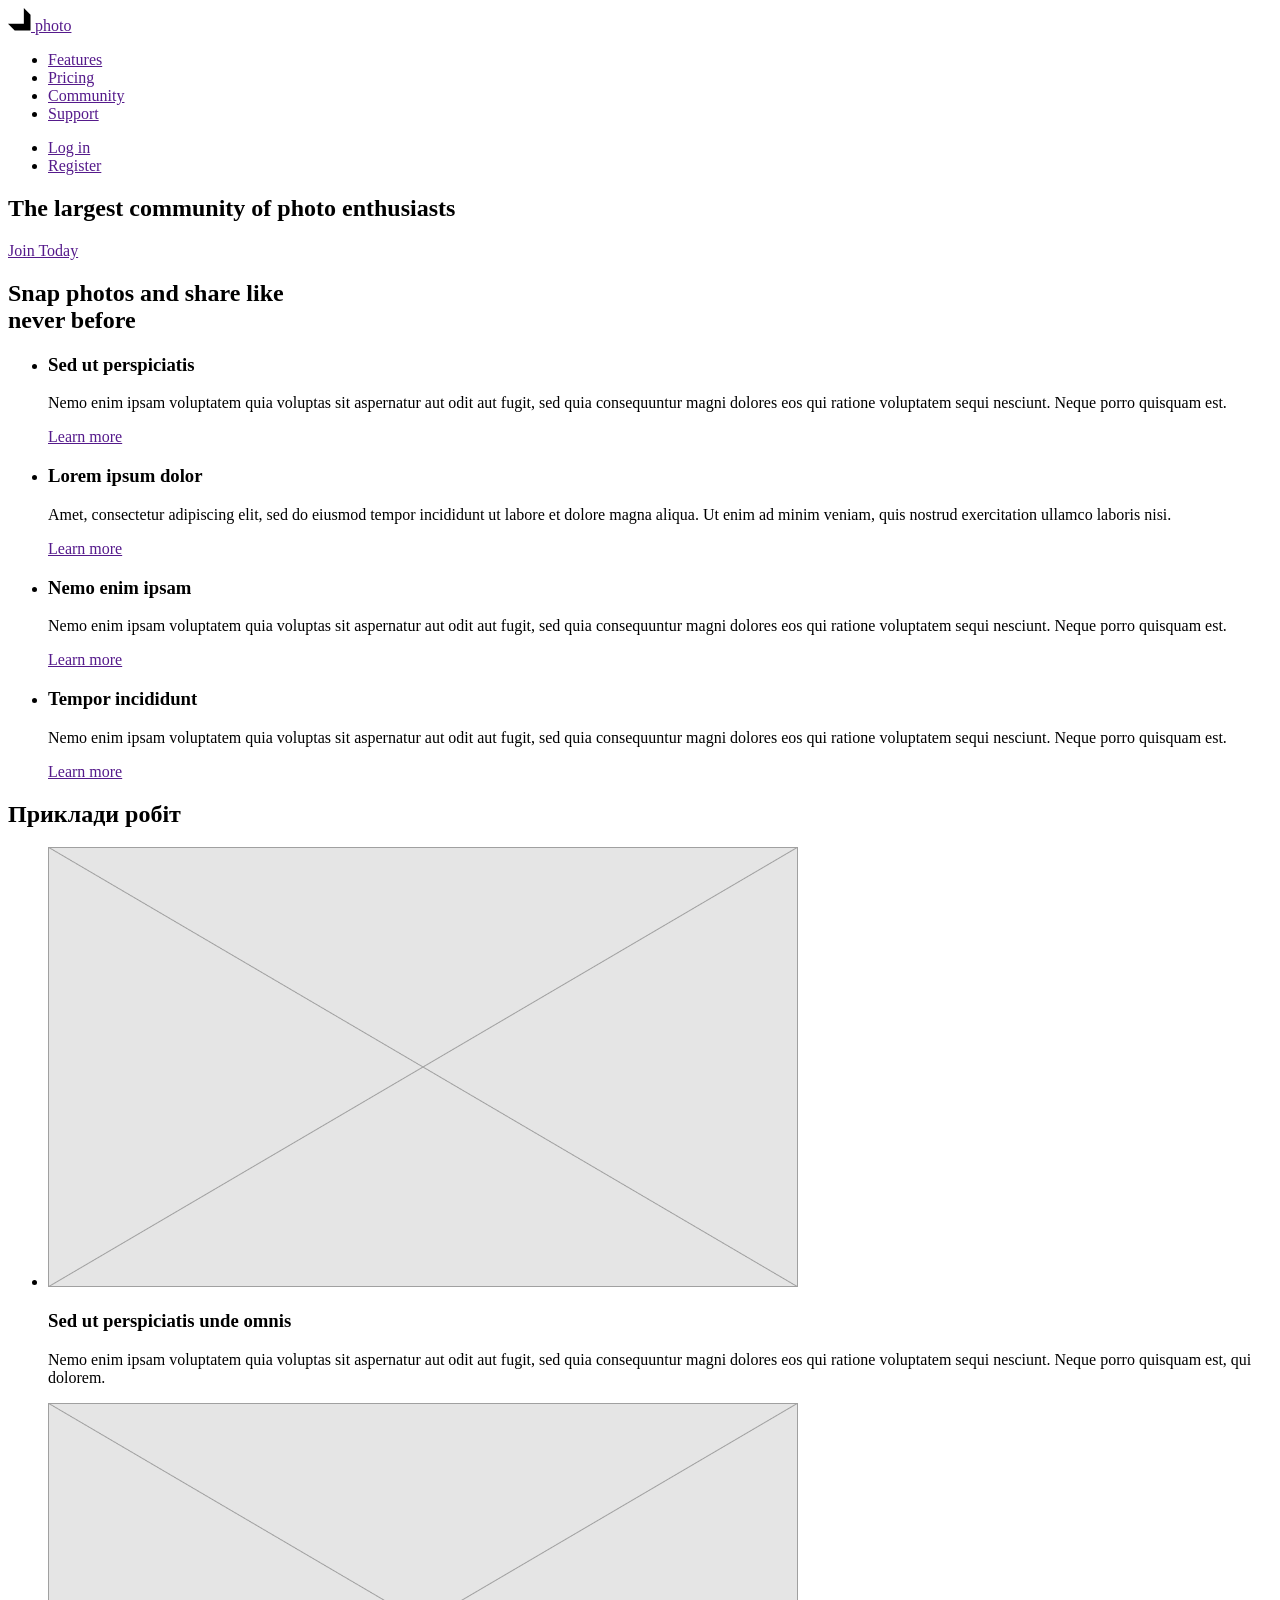
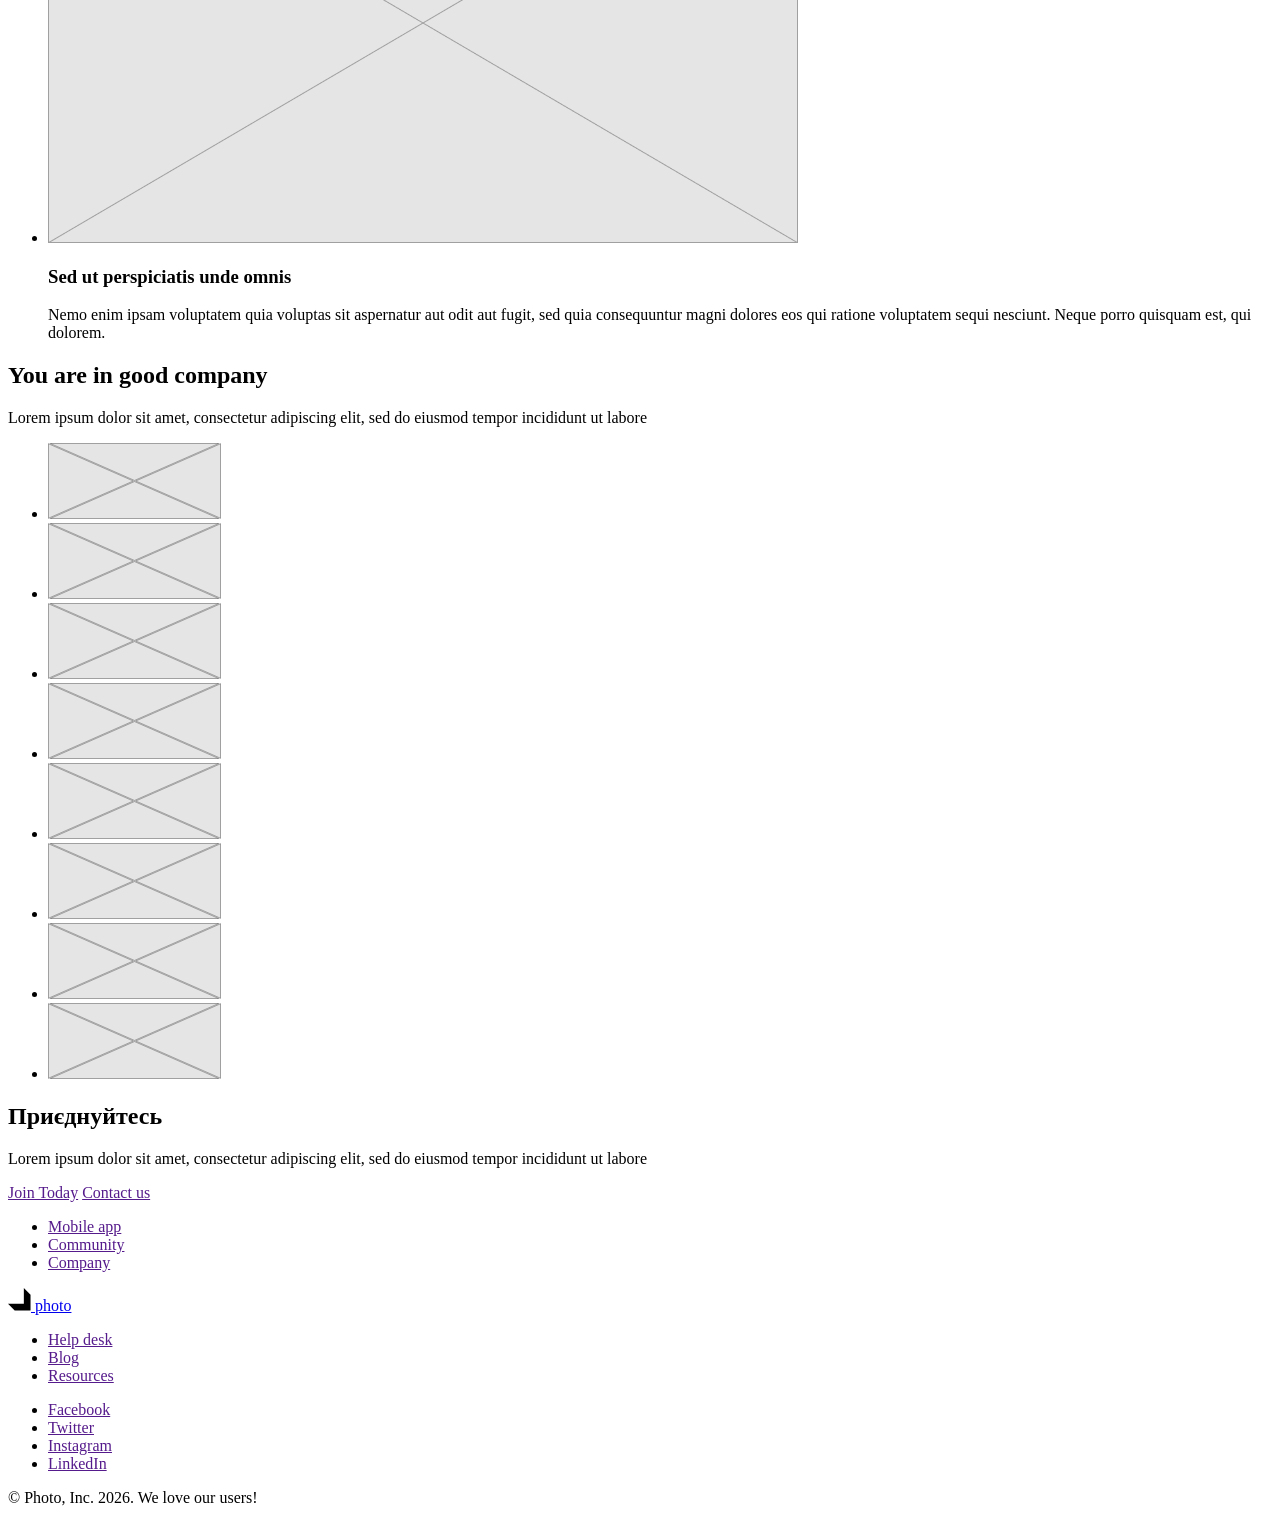
==== index.html @ 19ef5c82 "01-markup" ====
<!DOCTYPE html>
<html lang="en">
<head>
    <meta charset="UTF-8">
    <meta name="viewport" content="width=device-width, initial-scale=1.0">
    <title>Practice E-24</title>
</head>
<body>
    <!-- Шапка сайту -->
    <header>
        <nav>
            <a href="">
                <img src="./images/logo.svg" alt="Логотип компанії">
                photo
            </a>
            <ul>
                <li>
                    <a href="">Features</a>
                </li>
                <li>
                    <a href="">Pricing</a>
                </li>
                <li>
                    <a href="">Community</a>
                </li>
                <li>
                    <a href="">Support</a>
                </li>
            </ul>
            <ul>
                <li>
                    <a href="">Log in</a>
                </li>
                <li>
                    <a href="">Register</a>
                </li>
            </ul>
        </nav>
    </header>

    <main>
        <!-- Герой -->
        <section>
            <h1>The largest community of photo enthusiasts</h1>
            <a href="">Join Today</a>
        </section>

        <!-- Переваги -->
        <section>
            <h2>Snap photos and share like
                <br>
                never before
            </h2>
            <ul>
                <li>
                    <h3>Sed ut perspiciatis</h3>
                    <p>Nemo enim ipsam voluptatem quia voluptas sit aspernatur aut odit aut fugit,
                        sed quia consequuntur magni dolores eos qui ratione voluptatem sequi nesciunt.
                        Neque porro quisquam est.</p>
                    <a href="">Learn more</a>
                </li>
                <li>
                    <h3>Lorem ipsum dolor</h3>
                    <p>Amet, consectetur adipiscing elit, sed do eiusmod tempor incididunt ut labore
                        et dolore magna aliqua. Ut enim ad minim veniam, quis nostrud exercitation
                        ullamco laboris nisi.</p>
                    <a href="">Learn more</a>
                </li>
                <li>
                    <h3>Nemo enim ipsam</h3>
                    <p>Nemo enim ipsam voluptatem quia voluptas sit aspernatur aut odit aut fugit,
                        sed quia consequuntur magni dolores eos qui ratione voluptatem sequi nesciunt.
                        Neque porro quisquam est.</p>
                    <a href="">Learn more</a>
                </li>
                <li>
                    <h3>Tempor incididunt</h3>
                    <p>Nemo enim ipsam voluptatem quia voluptas sit aspernatur aut odit aut fugit,
                        sed quia consequuntur magni dolores eos qui ratione voluptatem sequi nesciunt.
                        Neque porro quisquam est.</p>
                    <a href="">Learn more</a>
                </li>
            </ul>
        </section>

        <!-- Приклади робіт -->
        <section>
            <h2>Приклади робіт</h2>
            <ul>
                <li>
                    <img src="./images/placeholder.png" alt="Осінній ліс" width="750">
                    <h3>Sed ut perspiciatis unde omnis</h3>
                    <p>Nemo enim ipsam voluptatem quia voluptas sit aspernatur aut odit aut fugit,
                        sed quia consequuntur magni dolores eos qui ratione voluptatem sequi nesciunt.
                        Neque porro quisquam est, qui dolorem.</p>
                </li>
                <li>
                    <img src="./images/placeholder.png" alt="Мегаполіс" width="750">
                    <h3>Sed ut perspiciatis unde omnis</h3>
                    <p>
                        Nemo enim ipsam voluptatem quia voluptas sit aspernatur aut odit aut fugit, sed
                        quia consequuntur magni dolores eos qui ratione voluptatem sequi nesciunt. Neque
                        porro quisquam est, qui dolorem.
                    </p>
                </li>
            </ul>
        </section>

        <!-- Testimonials -->
        <section>
            <h2>You are in good company</h2>
            <p>
                Lorem ipsum dolor sit amet, consectetur adipiscing elit, sed do eiusmod tempor
                incididunt ut labore
            </p>

            <ul>
                <li>
                    <a href=""><img src="./images/icon.svg" alt="Логотип компанії"></a>
                </li>
                <li>
                    <a href=""><img src="./images/icon.svg" alt="Логотип компанії"></a>
                </li>
                <li>
                    <a href=""><img src="./images/icon.svg" alt="Логотип компанії"></a>
                </li>
                <li>
                    <a href=""><img src="./images/icon.svg" alt="Логотип компанії"></a>
                </li>
                <li>
                    <a href=""><img src="./images/icon.svg" alt="Логотип компанії"></a>
                </li>
                <li>
                    <a href=""><img src="./images/icon.svg" alt="Логотип компанії"></a>
                </li>
                <li>
                    <a href=""><img src="./images/icon.svg" alt="Логотип компанії"></a>
                </li>
                <li>
                    <a href=""><img src="./images/icon.svg" alt="Логотип компанії"></a>
                </li>
            </ul>
        </section>

        <!-- Signup -->
        <section>
            <h2>Приєднуйтесь</h2>
            <p>
                Lorem ipsum dolor sit amet, consectetur adipiscing elit, sed do eiusmod tempor
                incididunt ut labore
            </p>
            <div>
                <a href="">Join Today</a>
                <a href="">Contact us</a>
            </div>
        </section>
    </main>

    <!-- Футер -->
    <footer>
        <ul>
            <li>
                <a href="">Mobile app</a>
            </li>
            <li>
                <a href="">Community</a>
            </li>
            <li>
                <a href="">Company</a>
            </li>
        </ul>

        <a href="./index.html">
            <img src="./images/logo.svg" alt="Логотип компанії">
            photo
        </a>

        <ul>
            <li>
                <a href="">Help desk</a>
            </li>
            <li>
                <a href="">Blog</a>
            </li>
            <li>
                <a href="">Resources</a>
            </li>
        </ul>

        <ul>
            <li>
                <a href="" aria-label="Посилання на Facebook">Facebook</a>
            </li>
            <li>
                <a href="" aria-label="Посилання на Twitter">Twitter</a>
            </li>
            <li>
                <a href="" aria-label="Посилання на Instagram">Instagram</a>
            </li>
            <li>
                <a href="" aria-label="Посилання на LinkedIn">LinkedIn</a>
            </li>
        </ul>

        <p>
            &#169; Photo, Inc. 2026. We love our users!
        </p>
    </footer>

</body>
</html>
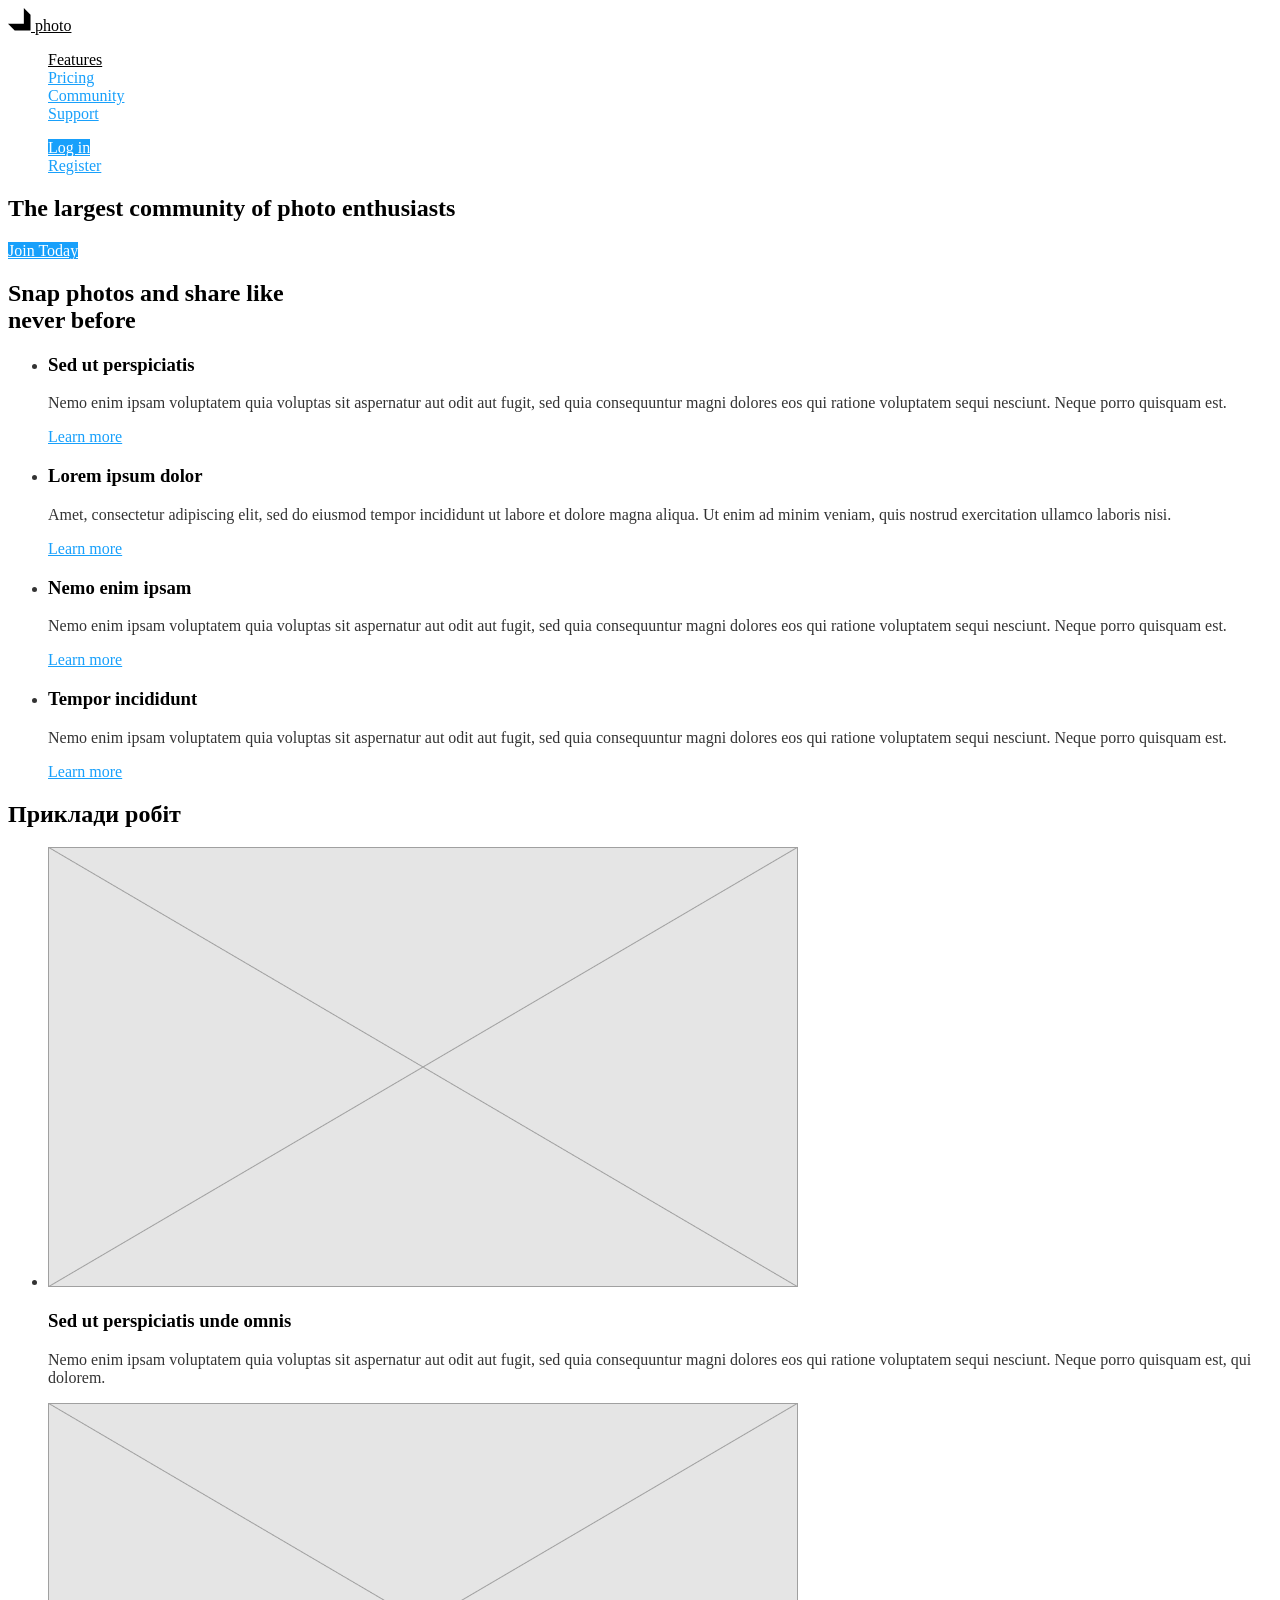
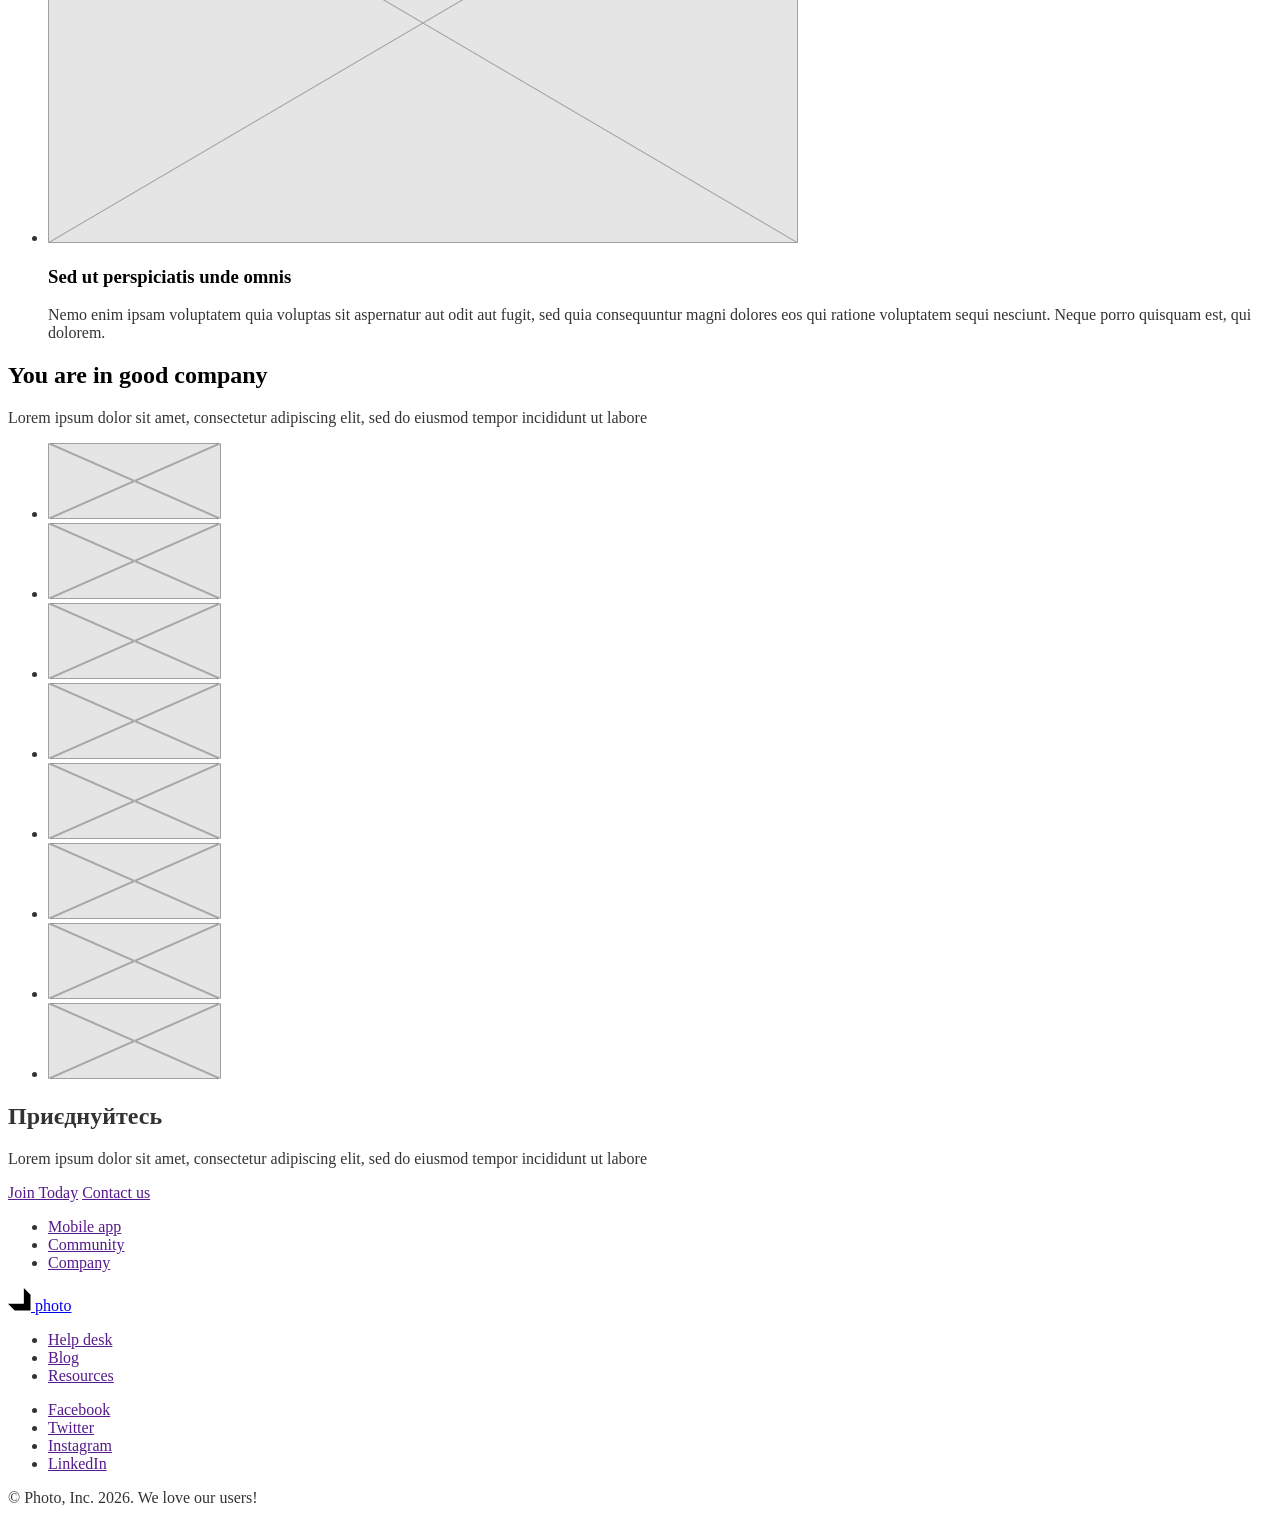
==== commit a5944f97: "adds selectors & some styles" ====
--- a/index.html
+++ b/index.html
@@ -4,35 +4,37 @@
     <meta charset="UTF-8">
     <meta name="viewport" content="width=device-width, initial-scale=1.0">
     <title>Practice E-24</title>
+<link rel="stylesheet" href="./css/styles.css">
 </head>
+
 <body>
     <!-- Шапка сайту -->
     <header>
         <nav>
-            <a href="">
+            <a href="./index.html" class="logo">
                 <img src="./images/logo.svg" alt="Логотип компанії">
                 photo
             </a>
-            <ul>
-                <li>
-                    <a href="">Features</a>
-                </li>
-                <li>
-                    <a href="">Pricing</a>
-                </li>
-                <li>
-                    <a href="">Community</a>
-                </li>
-                <li>
-                    <a href="">Support</a>
-                </li>
-            </ul>
-            <ul>
-                <li>
-                    <a href="">Log in</a>
-                </li>
-                <li>
-                    <a href="">Register</a>
+            <ul class="site-nav list">
+                <li>
+                    <a href="" class="link current">Features</a>
+                </li>
+                <li>
+                    <a href="./pricing.html" class="link">Pricing</a>
+                </li>
+                <li>
+                    <a href="" class="link">Community</a>
+                </li>
+                <li>
+                    <a href="" class="link">Support</a>
+                </li>
+            </ul>
+            <ul class="auth-nav list">
+                <li>
+                    <a href="" class="button primary">Log in</a>
+                </li>
+                <li>
+                    <a href="" class="button secondary">Register</a>
                 </li>
             </ul>
         </nav>
@@ -40,63 +42,63 @@
 
     <main>
         <!-- Герой -->
-        <section>
-            <h1>The largest community of photo enthusiasts</h1>
-            <a href="">Join Today</a>
+        <section class="hero">
+            <h1 class="hero-title">The largest community of photo enthusiasts</h1>
+            <a href="" class="button primary">Join Today</a>
         </section>
 
         <!-- Переваги -->
-        <section>
-            <h2>Snap photos and share like
+        <section class="section">
+            <h2 class="section-title">Snap photos and share like
                 <br>
                 never before
             </h2>
-            <ul>
-                <li>
-                    <h3>Sed ut perspiciatis</h3>
+            <ul class="feature-list">
+                <li>
+                    <h3 class="title">Sed ut perspiciatis</h3>
                     <p>Nemo enim ipsam voluptatem quia voluptas sit aspernatur aut odit aut fugit,
                         sed quia consequuntur magni dolores eos qui ratione voluptatem sequi nesciunt.
                         Neque porro quisquam est.</p>
-                    <a href="">Learn more</a>
-                </li>
-                <li>
-                    <h3>Lorem ipsum dolor</h3>
+                    <a href="" class="button secondary">Learn more</a>
+                </li>
+                <li>
+                    <h3 class="title">Lorem ipsum dolor</h3>
                     <p>Amet, consectetur adipiscing elit, sed do eiusmod tempor incididunt ut labore
                         et dolore magna aliqua. Ut enim ad minim veniam, quis nostrud exercitation
                         ullamco laboris nisi.</p>
-                    <a href="">Learn more</a>
-                </li>
-                <li>
-                    <h3>Nemo enim ipsam</h3>
+                    <a href="" class="button secondary">Learn more</a>
+                </li>
+                <li>
+                    <h3 class="title">Nemo enim ipsam</h3>
                     <p>Nemo enim ipsam voluptatem quia voluptas sit aspernatur aut odit aut fugit,
                         sed quia consequuntur magni dolores eos qui ratione voluptatem sequi nesciunt.
                         Neque porro quisquam est.</p>
-                    <a href="">Learn more</a>
-                </li>
-                <li>
-                    <h3>Tempor incididunt</h3>
+                    <a href="" class="button secondary">Learn more</a>
+                </li>
+                <li>
+                    <h3 class="title">Tempor incididunt</h3>
                     <p>Nemo enim ipsam voluptatem quia voluptas sit aspernatur aut odit aut fugit,
                         sed quia consequuntur magni dolores eos qui ratione voluptatem sequi nesciunt.
                         Neque porro quisquam est.</p>
-                    <a href="">Learn more</a>
+                    <a href="" class="button secondary">Learn more</a>
                 </li>
             </ul>
         </section>
 
         <!-- Приклади робіт -->
-        <section>
-            <h2>Приклади робіт</h2>
-            <ul>
+        <section class="section">
+            <h2 class="section-title">Приклади робіт</h2>
+            <ul class="work-list">
                 <li>
                     <img src="./images/placeholder.png" alt="Осінній ліс" width="750">
-                    <h3>Sed ut perspiciatis unde omnis</h3>
+                    <h3 class="title">Sed ut perspiciatis unde omnis</h3>
                     <p>Nemo enim ipsam voluptatem quia voluptas sit aspernatur aut odit aut fugit,
                         sed quia consequuntur magni dolores eos qui ratione voluptatem sequi nesciunt.
                         Neque porro quisquam est, qui dolorem.</p>
                 </li>
                 <li>
                     <img src="./images/placeholder.png" alt="Мегаполіс" width="750">
-                    <h3>Sed ut perspiciatis unde omnis</h3>
+                    <h3 class="title">Sed ut perspiciatis unde omnis</h3>
                     <p>
                         Nemo enim ipsam voluptatem quia voluptas sit aspernatur aut odit aut fugit, sed
                         quia consequuntur magni dolores eos qui ratione voluptatem sequi nesciunt. Neque
@@ -106,9 +108,9 @@
             </ul>
         </section>
 
-        <!-- Testimonials -->
-        <section>
-            <h2>You are in good company</h2>
+        <!-- Testimonials (Клієнти) -->
+        <section class="section">
+            <h2 class="section-title">You are in good company</h2>
             <p>
                 Lorem ipsum dolor sit amet, consectetur adipiscing elit, sed do eiusmod tempor
                 incididunt ut labore
--- a/css/styles.css
+++ b/css/styles.css
@@ -0,0 +1,79 @@
+:root {
+    --primary-text-color: rgba(0, 0, 0, 0.8);
+    --title-text-color: #000000;
+    --accent-color: #18a0fb;
+    --primary-white-color: #ffffff;
+}
+
+body {
+    background-color: var(--primary-white-color);
+    color: var(--primary-text-color);
+}
+
+.logo {
+    color: var(--title-text-color);
+}
+
+.logo:hover {
+    color: var(--accent-color);
+}
+
+/* Site nav */
+
+.site-nav .link {
+    color: var(--accent-color);
+}
+
+.site-nav .link:hover,
+.site-nav .link:focus {
+    color: var(--title-text-color);
+}
+
+.site-nav .link.current {
+    color: var(--title-text-color);
+}
+
+.list {
+    list-style: none;
+}
+
+/* Hero */
+
+.hero-title {
+    color: var(--title-text-color);
+}
+
+/* Section */
+
+.section-title {
+    color: var(--title-text-color);
+}
+
+/* Features */
+
+.feature-list .title {
+    color: var(--title-text-color);
+}
+
+/* Examples */
+
+.work-list .title {
+    color: var(--title-text-color);
+}
+
+/* Button */
+
+.button {
+    color: var(--title-text-color);
+    background-color: var(--primary-white-color);
+}
+
+.button.primary {
+    color: var(--primary-white-color);
+    background-color: var(--accent-color);
+}
+
+.button.secondary {
+    color: var(--accent-color);
+    background-color: var(--primary-white-color);
+}
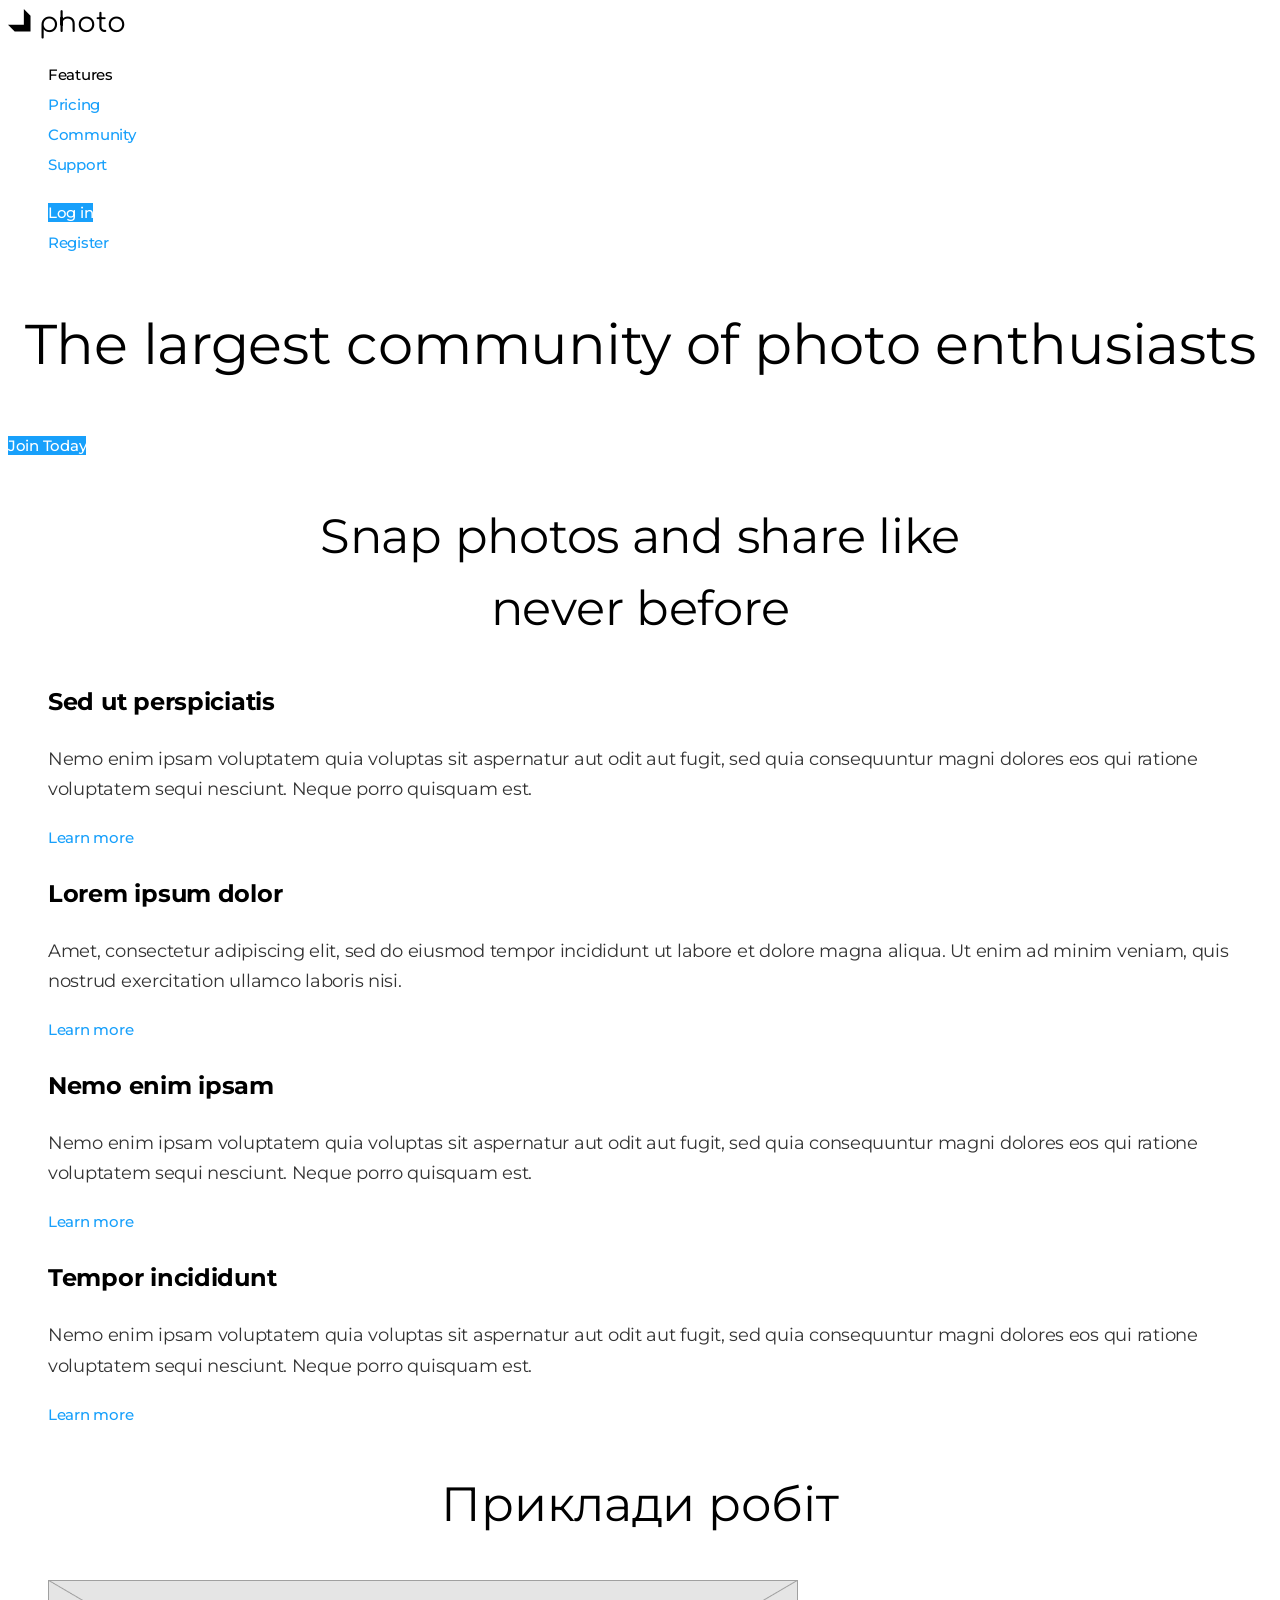
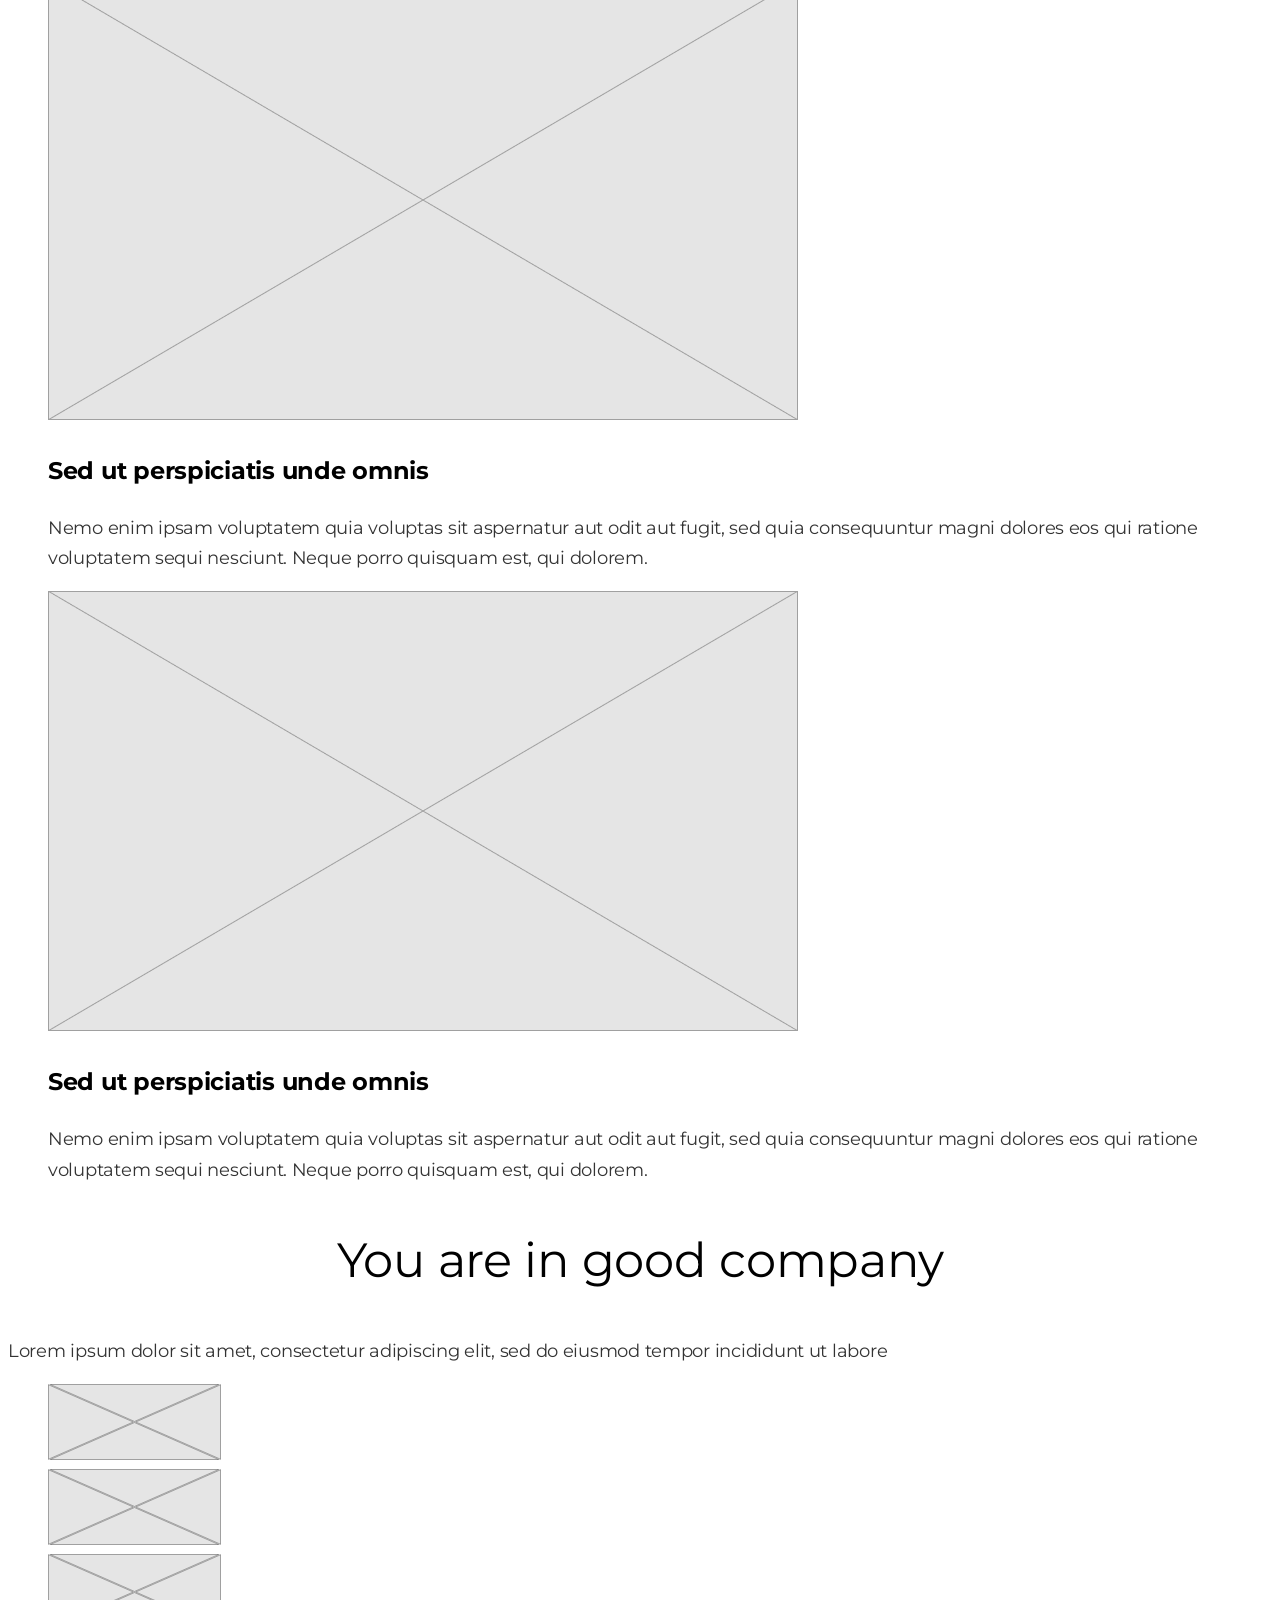
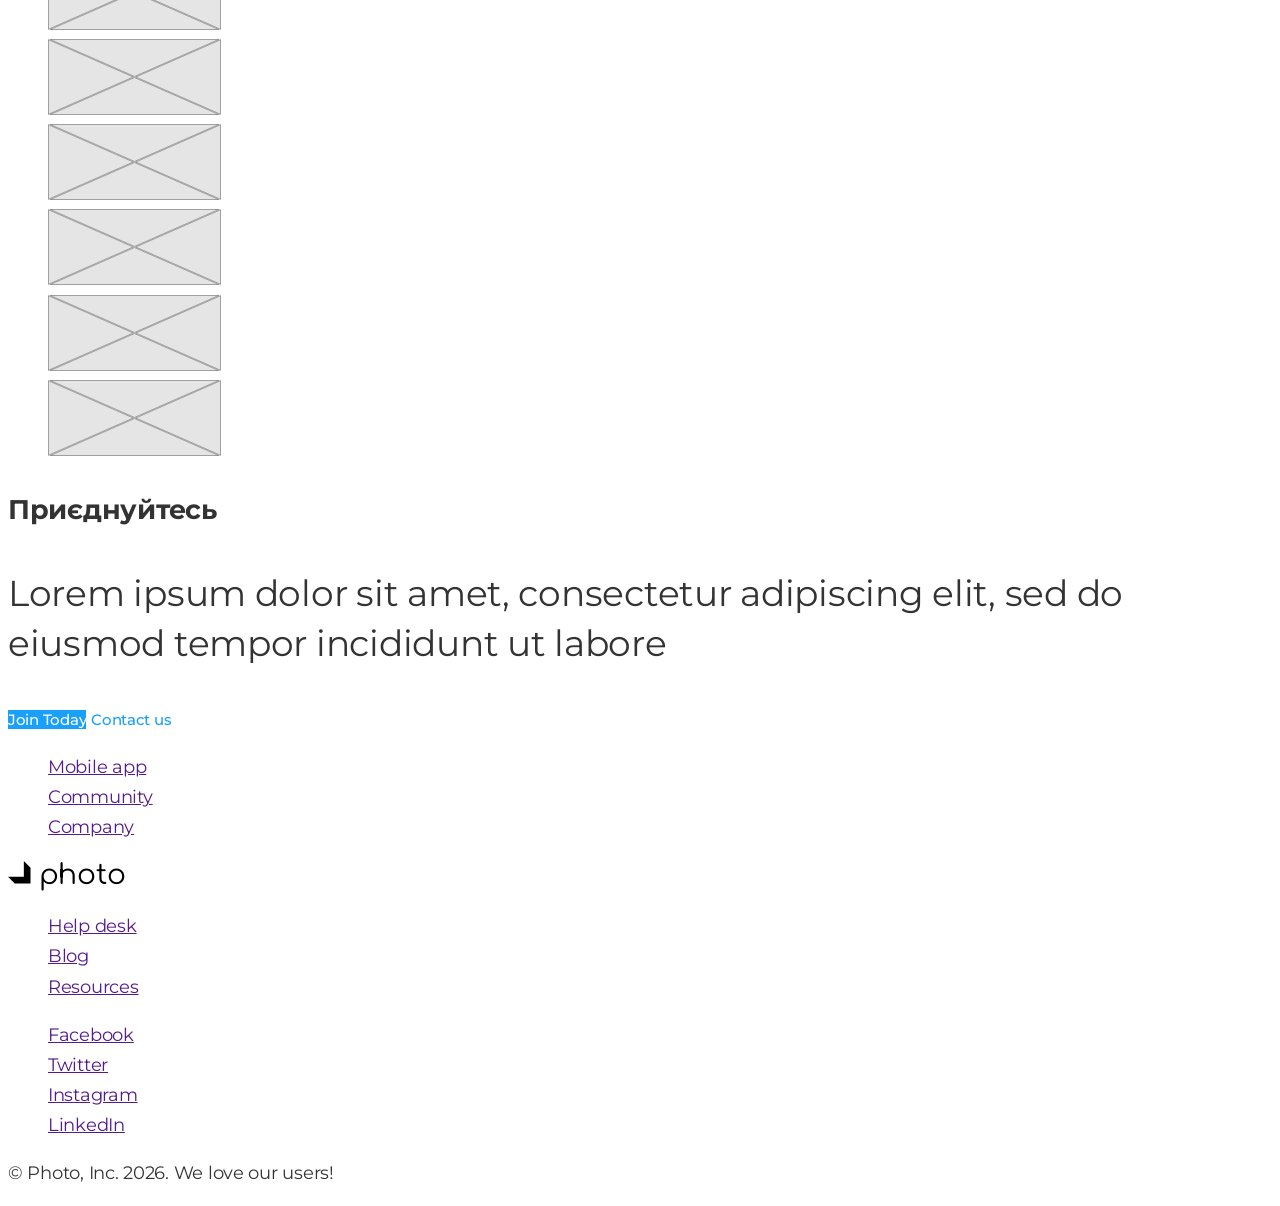
==== commit 5db7459a: "adds text styles" ====
--- a/index.html
+++ b/index.html
@@ -4,6 +4,8 @@
     <meta charset="UTF-8">
     <meta name="viewport" content="width=device-width, initial-scale=1.0">
     <title>Practice E-24</title>
+    <link href="https://fonts.googleapis.com/css2?family=Comfortaa&family=Montserrat:wght@400;500;700&display=swap"
+        rel="stylesheet" />
 <link rel="stylesheet" href="./css/styles.css">
 </head>
 
@@ -39,21 +41,21 @@
             </ul>
         </nav>
     </header>
-
+    
     <main>
         <!-- Герой -->
         <section class="hero">
             <h1 class="hero-title">The largest community of photo enthusiasts</h1>
             <a href="" class="button primary">Join Today</a>
         </section>
-
+    
         <!-- Переваги -->
         <section class="section">
             <h2 class="section-title">Snap photos and share like
                 <br>
                 never before
             </h2>
-            <ul class="feature-list">
+            <ul class="feature-list list ">
                 <li>
                     <h3 class="title">Sed ut perspiciatis</h3>
                     <p>Nemo enim ipsam voluptatem quia voluptas sit aspernatur aut odit aut fugit,
@@ -84,11 +86,11 @@
                 </li>
             </ul>
         </section>
-
+    
         <!-- Приклади робіт -->
         <section class="section">
             <h2 class="section-title">Приклади робіт</h2>
-            <ul class="work-list">
+            <ul class="work-list list">
                 <li>
                     <img src="./images/placeholder.png" alt="Осінній ліс" width="750">
                     <h3 class="title">Sed ut perspiciatis unde omnis</h3>
@@ -107,7 +109,7 @@
                 </li>
             </ul>
         </section>
-
+    
         <!-- Testimonials (Клієнти) -->
         <section class="section">
             <h2 class="section-title">You are in good company</h2>
@@ -115,52 +117,52 @@
                 Lorem ipsum dolor sit amet, consectetur adipiscing elit, sed do eiusmod tempor
                 incididunt ut labore
             </p>
-
-            <ul>
-                <li>
-                    <a href=""><img src="./images/icon.svg" alt="Логотип компанії"></a>
-                </li>
-                <li>
-                    <a href=""><img src="./images/icon.svg" alt="Логотип компанії"></a>
-                </li>
-                <li>
-                    <a href=""><img src="./images/icon.svg" alt="Логотип компанії"></a>
-                </li>
-                <li>
-                    <a href=""><img src="./images/icon.svg" alt="Логотип компанії"></a>
-                </li>
-                <li>
-                    <a href=""><img src="./images/icon.svg" alt="Логотип компанії"></a>
-                </li>
-                <li>
-                    <a href=""><img src="./images/icon.svg" alt="Логотип компанії"></a>
-                </li>
-                <li>
-                    <a href=""><img src="./images/icon.svg" alt="Логотип компанії"></a>
-                </li>
-                <li>
-                    <a href=""><img src="./images/icon.svg" alt="Логотип компанії"></a>
-                </li>
-            </ul>
-        </section>
-
-        <!-- Signup -->
+    
+            <ul class="list">
+                <li>
+                    <a href=""><img src="./images/icon.svg" alt="Логотип компанії"></a>
+                </li>
+                <li>
+                    <a href=""><img src="./images/icon.svg" alt="Логотип компанії"></a>
+                </li>
+                <li>
+                    <a href=""><img src="./images/icon.svg" alt="Логотип компанії"></a>
+                </li>
+                <li>
+                    <a href=""><img src="./images/icon.svg" alt="Логотип компанії"></a>
+                </li>
+                <li>
+                    <a href=""><img src="./images/icon.svg" alt="Логотип компанії"></a>
+                </li>
+                <li>
+                    <a href=""><img src="./images/icon.svg" alt="Логотип компанії"></a>
+                </li>
+                <li>
+                    <a href=""><img src="./images/icon.svg" alt="Логотип компанії"></a>
+                </li>
+                <li>
+                    <a href=""><img src="./images/icon.svg" alt="Логотип компанії"></a>
+                </li>
+            </ul>
+        </section>
+    
+        <!-- Signup (Реєстрація) -->
         <section>
             <h2>Приєднуйтесь</h2>
-            <p>
+            <p class="section-description">
                 Lorem ipsum dolor sit amet, consectetur adipiscing elit, sed do eiusmod tempor
                 incididunt ut labore
             </p>
             <div>
-                <a href="">Join Today</a>
-                <a href="">Contact us</a>
+                <a href="" class="button primary">Join Today</a>
+                <a href="" class="button secondary">Contact us</a>
             </div>
         </section>
     </main>
-
+    
     <!-- Футер -->
     <footer>
-        <ul>
+        <ul class="list">
             <li>
                 <a href="">Mobile app</a>
             </li>
@@ -171,13 +173,13 @@
                 <a href="">Company</a>
             </li>
         </ul>
-
-        <a href="./index.html">
+    
+        <a href="./index.html" class="logo">
             <img src="./images/logo.svg" alt="Логотип компанії">
             photo
         </a>
-
-        <ul>
+    
+        <ul class="list">
             <li>
                 <a href="">Help desk</a>
             </li>
@@ -188,8 +190,8 @@
                 <a href="">Resources</a>
             </li>
         </ul>
-
-        <ul>
+    
+        <ul class="list">
             <li>
                 <a href="" aria-label="Посилання на Facebook">Facebook</a>
             </li>
--- a/css/styles.css
+++ b/css/styles.css
@@ -8,10 +8,18 @@
 body {
     background-color: var(--primary-white-color);
     color: var(--primary-text-color);
+    font-family: Montserrat, sans-serif;
+    letter-spacing: -0.015em;
+    font-size: 18px;
+    line-height: 1.67;
 }
 
 .logo {
     color: var(--title-text-color);
+    font-family: Comfortaa, cursive;
+    font-size: 28px;
+    line-height: 1.14;
+    text-decoration: none;
 }
 
 .logo:hover {
@@ -22,10 +30,14 @@
 
 .site-nav .link {
     color: var(--accent-color);
+    font-weight: 500;
+    font-size: 15px;
+    line-height: 1.2;
+    text-decoration: none;
 }
 
-.site-nav .link:hover,
-.site-nav .link:focus {
+.site-nav .link:focus,
+.site-nav .link:hover {
     color: var(--title-text-color);
 }
 
@@ -41,24 +53,36 @@
 
 .hero-title {
     color: var(--title-text-color);
+    font-weight: 400;
+    font-size: 56px;
+    line-height: 1.43;
+    text-align: center;
 }
 
 /* Section */
 
 .section-title {
     color: var(--title-text-color);
+    font-weight: 400;
+    font-size: 48px;
+    line-height: 1.5;
+    text-align: center;
 }
 
-/* Features */
-
-.feature-list .title {
-    color: var(--title-text-color);
+.section-description {
+    font-size: 36px;
+    line-height: 1.39;
 }
 
-/* Examples */
+/* Features и Examples */
 
+.feature-list .title,
 .work-list .title {
     color: var(--title-text-color);
+
+    font-weight: 700;
+    font-size: 24px;
+    line-height: 1.5;
 }
 
 /* Button */
@@ -66,6 +90,10 @@
 .button {
     color: var(--title-text-color);
     background-color: var(--primary-white-color);
+    font-weight: 500;
+    font-size: 15px;
+    line-height: 1.2;
+    text-decoration: none;
 }
 
 .button.primary {
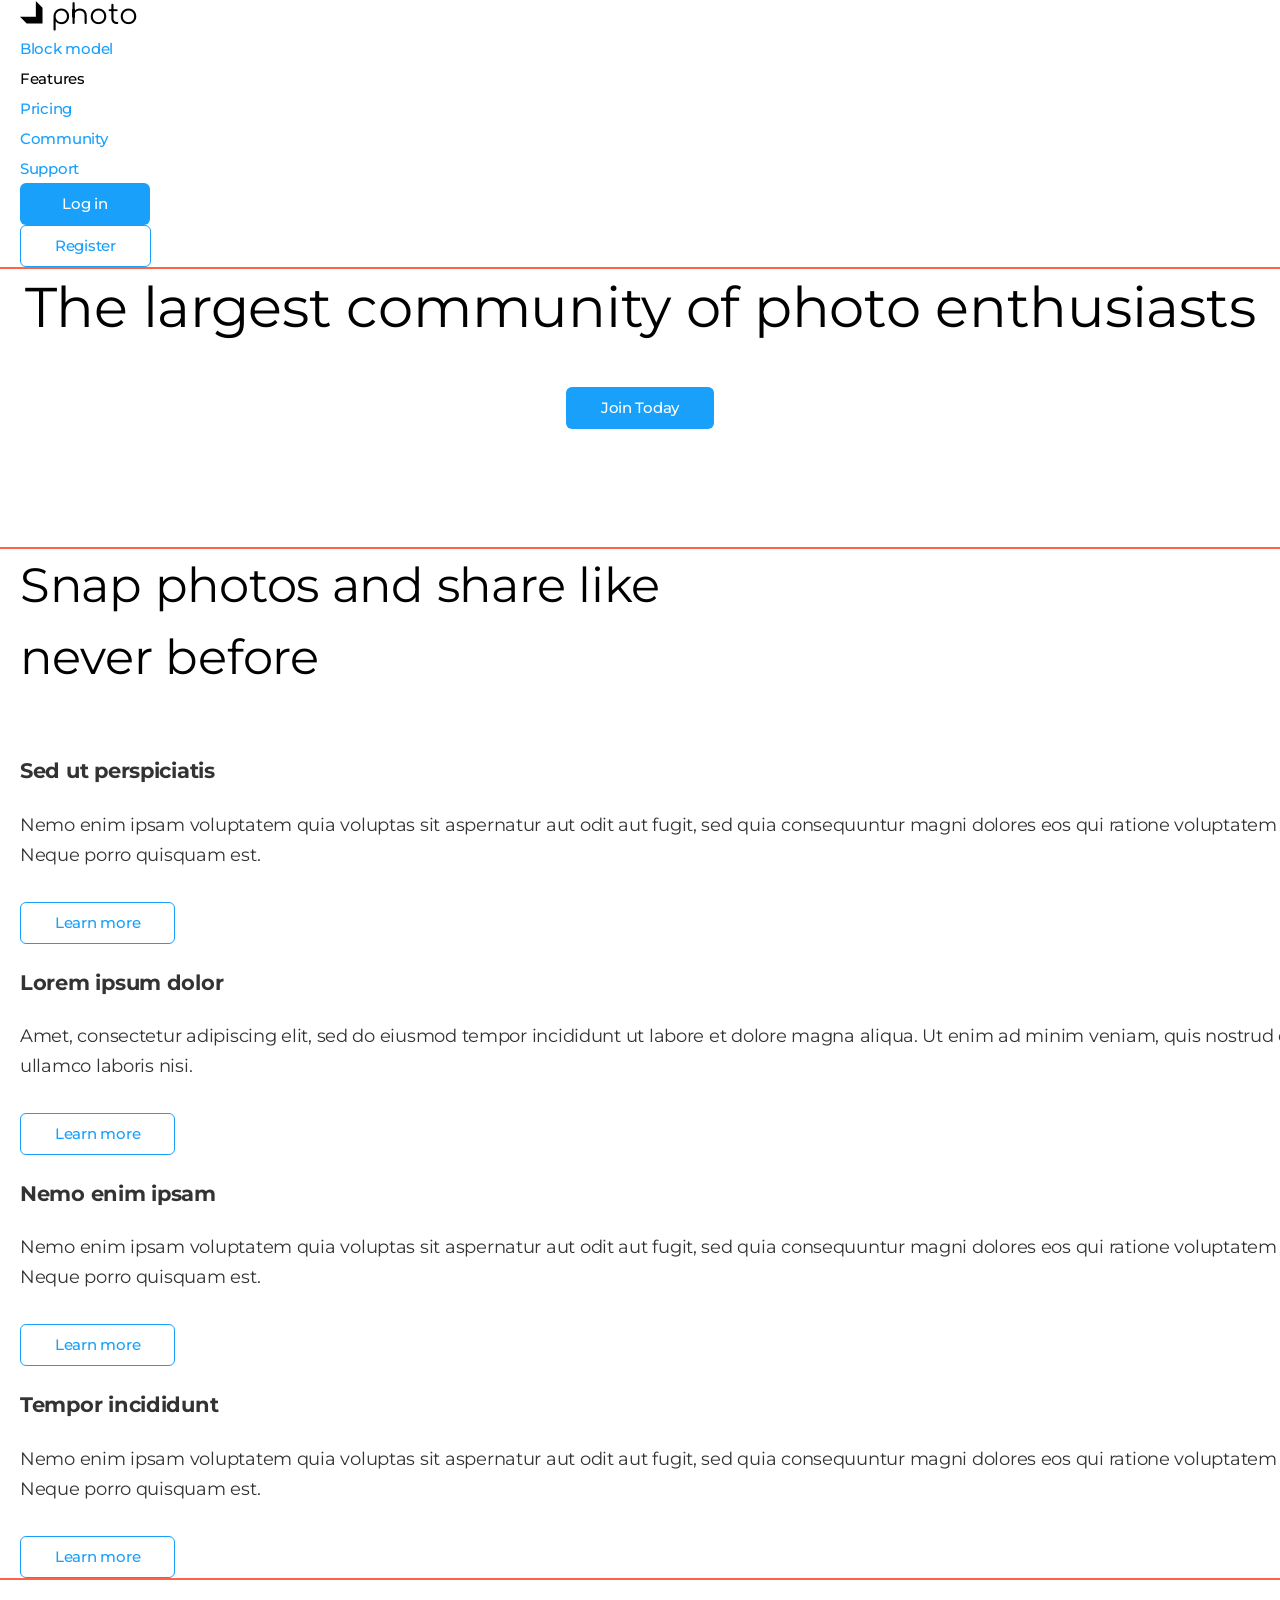
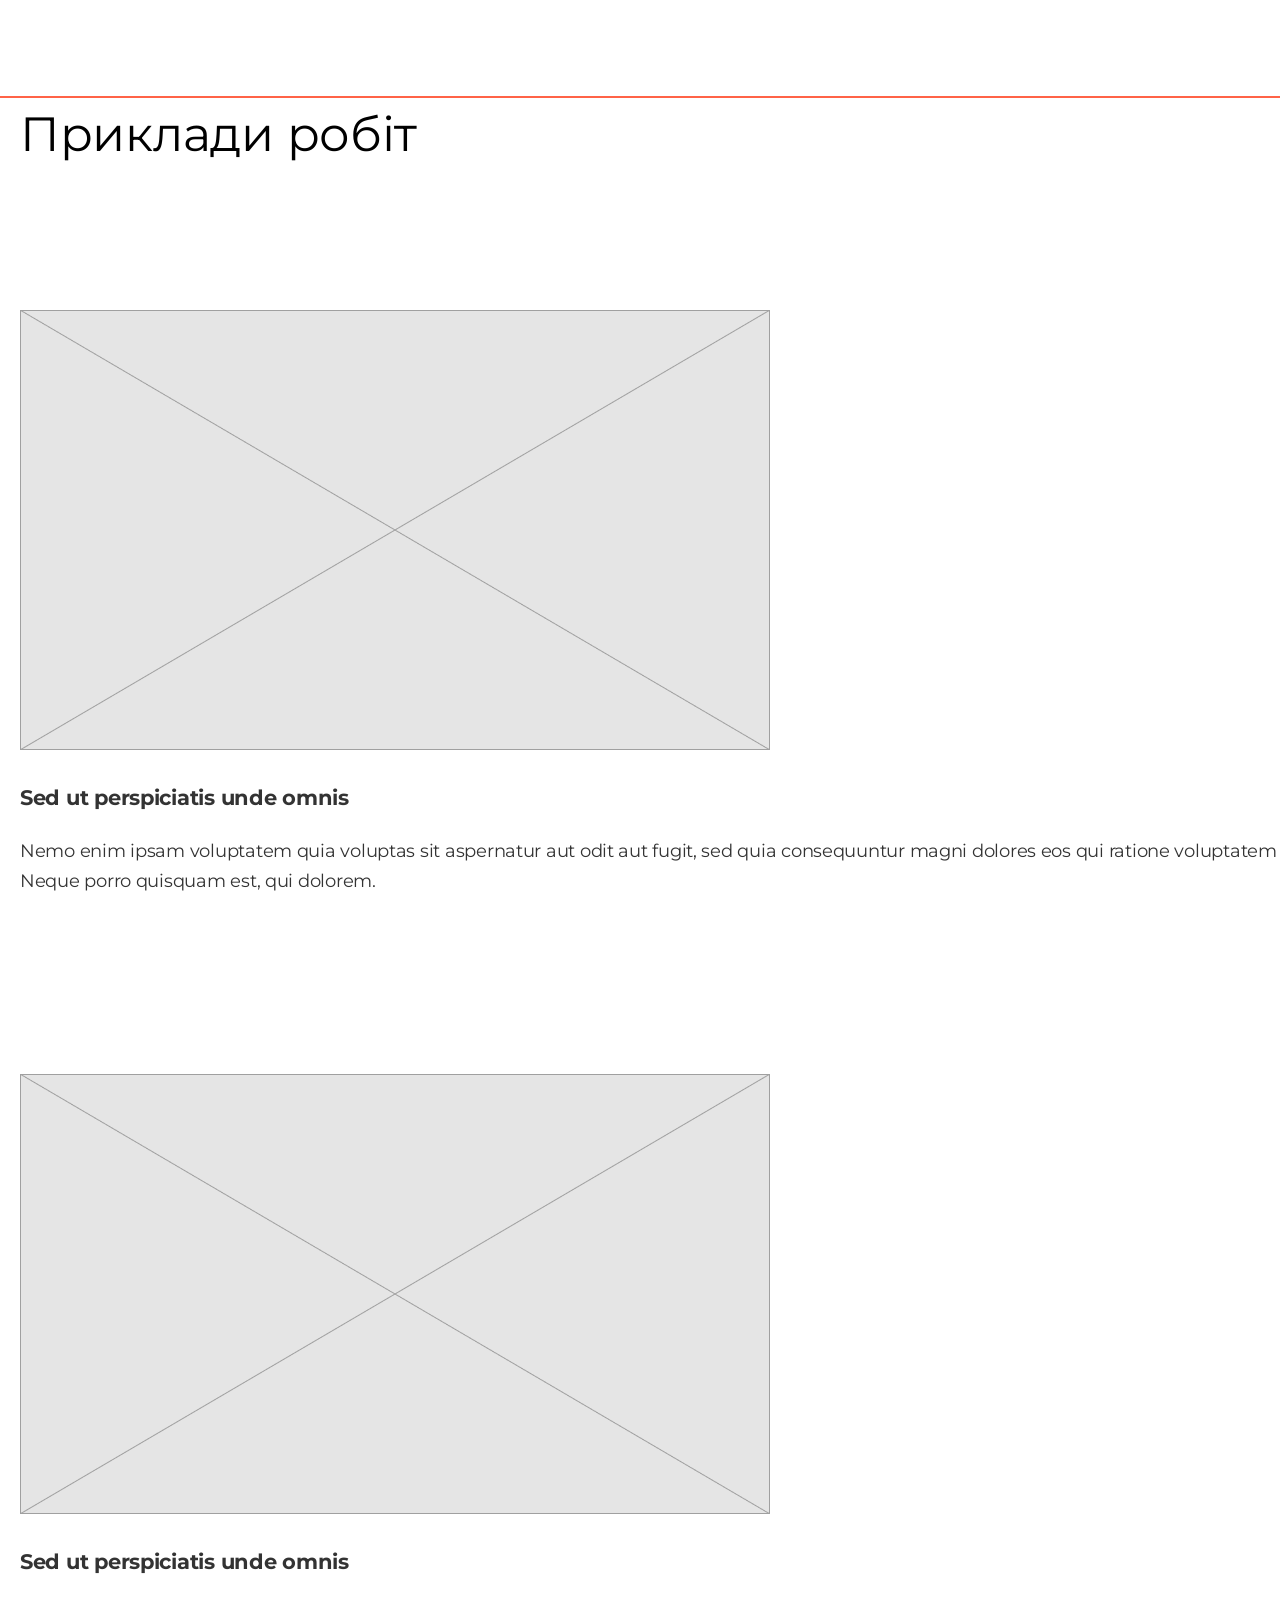
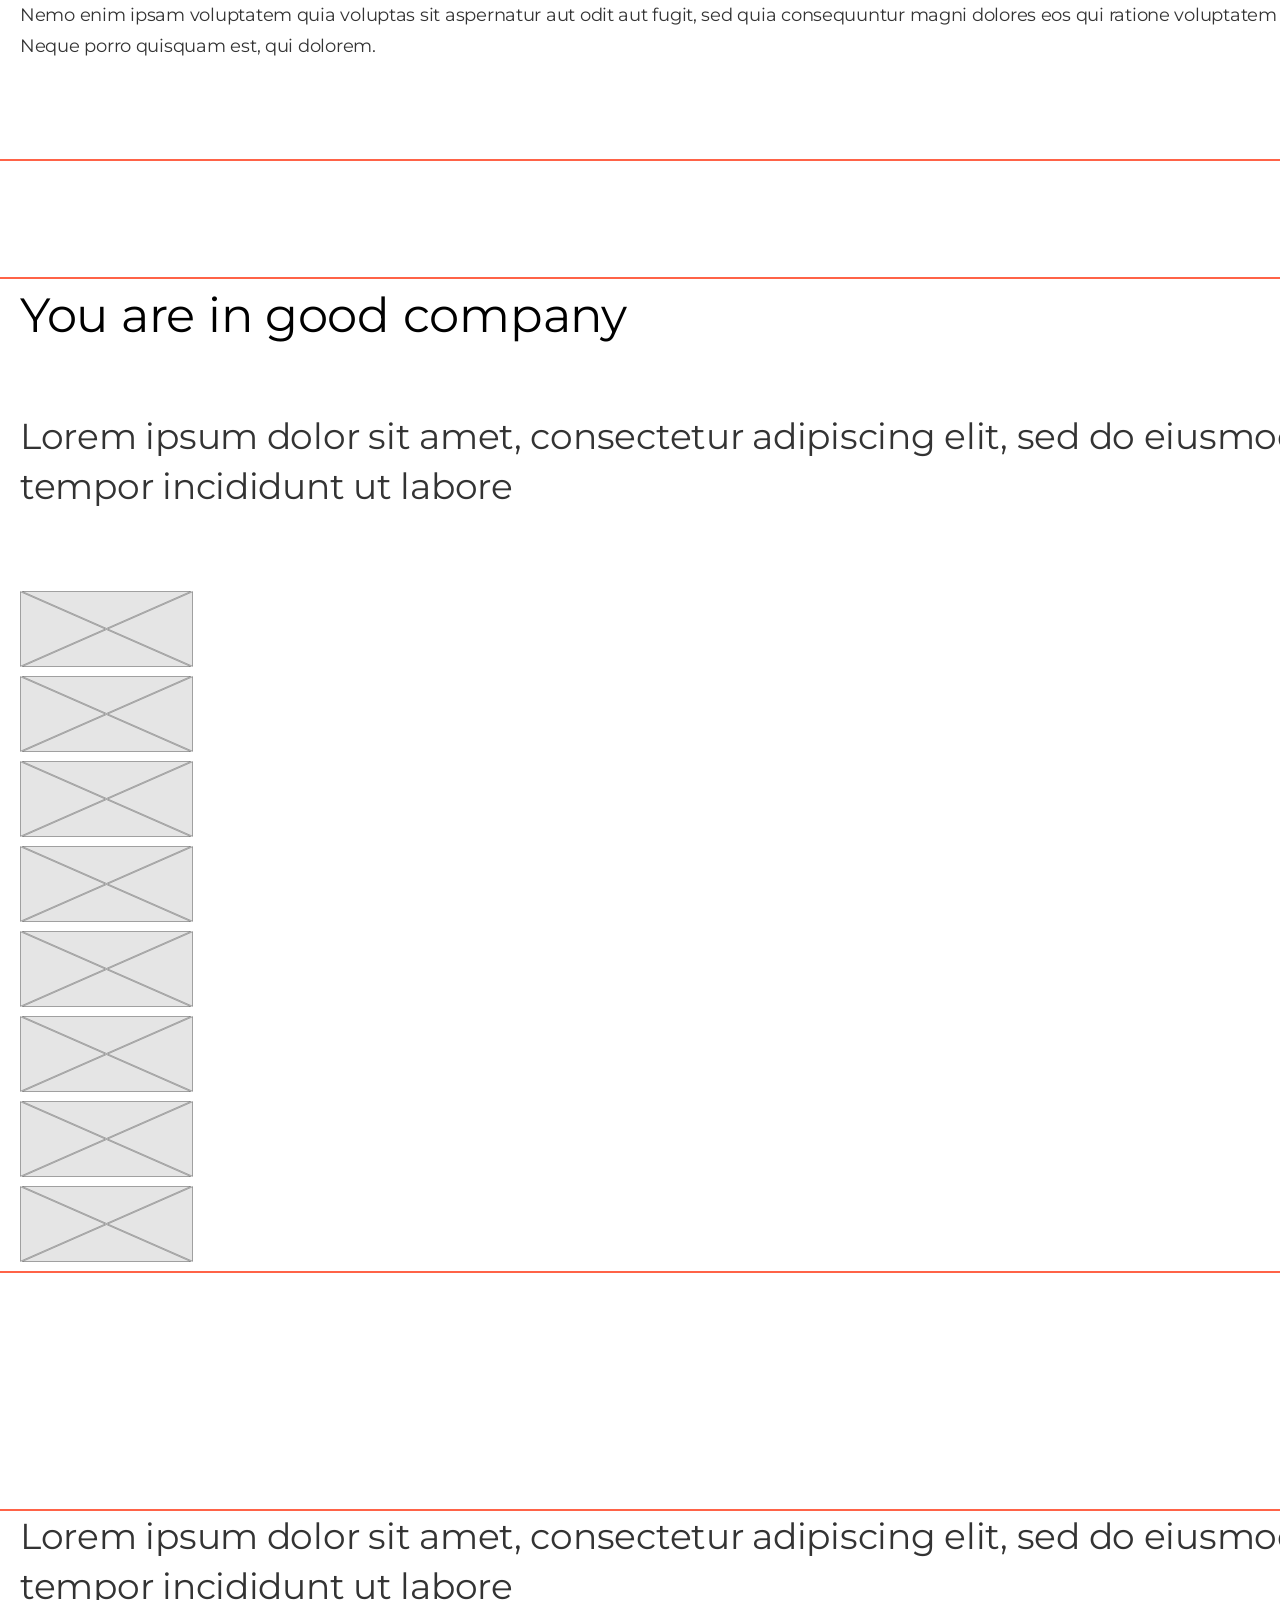
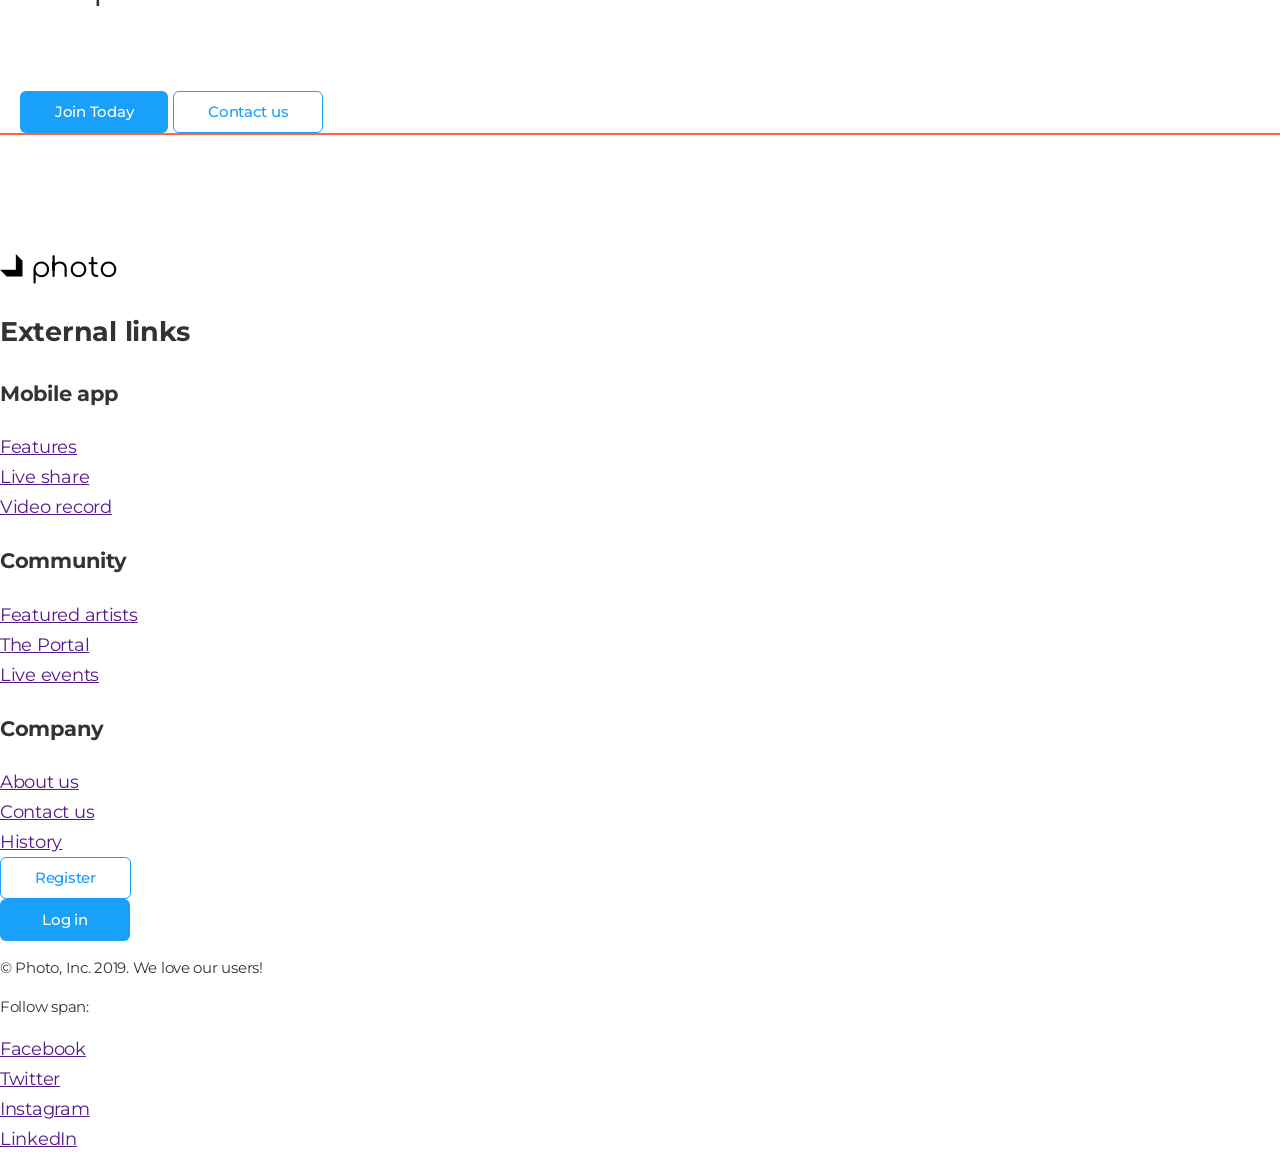
==== commit 96eaad58: "Merge pull request #4 from WT-Journey/block-model adds new topic - block model" ====
--- a/index.html
+++ b/index.html
@@ -1,215 +1,259 @@
 <!DOCTYPE html>
 <html lang="en">
-<head>
-    <meta charset="UTF-8">
-    <meta name="viewport" content="width=device-width, initial-scale=1.0">
-    <title>Practice E-24</title>
-    <link href="https://fonts.googleapis.com/css2?family=Comfortaa&family=Montserrat:wght@400;500;700&display=swap"
-        rel="stylesheet" />
-<link rel="stylesheet" href="./css/styles.css">
-</head>
+    <head>
+        <meta charset="UTF-8">
+        <meta name="viewport" content="width=device-width, initial-scale=1.0">
+        <title>Practice E-24</title>
+        <link
+            href="https://fonts.googleapis.com/css2?family=Comfortaa&family=Montserrat:wght@400;500;700&display=swap"
+            rel="stylesheet"/>
+        <link
+            rel="stylesheet"
+            href="https://cdnjs.cloudflare.com/ajax/libs/modern-normalize/3.0.1/modern-normalize.min.css">
+        <link rel="stylesheet" href="./css/styles.css">
+    </head>
 
-<body>
-    <!-- Шапка сайту -->
-    <header>
-        <nav>
+    <body>
+        <!-- Шапка сайту -->
+        <header class="page-header">
+            <nav class="container">
+                <a href="./index.html" class="logo">
+                    <img src="./images/logo.svg" alt="Логотип компанії">
+                    photo
+                </a>
+                <ul class="site-nav list">
+                    <li>
+                        <a href="./blockmodel.html" class="link">Block model</a>
+                    </li>
+                    <li>
+                        <a href="" class="link current">Features</a>
+                    </li>
+                    <li>
+                        <a href="./pricing.html" class="link">Pricing</a>
+                    </li>
+                    <li>
+                        <a href="" class="link">Community</a>
+                    </li>
+                    <li>
+                        <a href="" class="link">Support</a>
+                    </li>
+                </ul>
+                <ul class="auth-nav list">
+                    <li>
+                        <a href="" class="button primary">Log in</a>
+                    </li>
+                    <li>
+                        <a href="" class="button secondary">Register</a>
+                    </li>
+                </ul>
+            </nav>
+        </header>
+    
+        <main>
+            <!-- Герой -->
+            <section class="hero">
+                <h1 class="hero-title">The largest community of photo enthusiasts</h1>
+                <a href="" class="button primary">Join Today</a>
+            </section>
+    
+            <!-- Переваги -->
+            <section class="section">
+                <div class="container">
+                    <h2 class="section-title">Snap photos and share like
+                        <br>
+                        never before
+                    </h2>
+                    <ul class="feature-list list ">
+                        <li>
+                            <h3 class="title">Sed ut perspiciatis</h3>
+                            <p>Nemo enim ipsam voluptatem quia voluptas sit aspernatur aut odit aut fugit,
+                                sed quia consequuntur magni dolores eos qui ratione voluptatem sequi nesciunt.
+                                Neque porro quisquam est.</p>
+                            <a href="" class="button secondary">Learn more</a>
+                        </li>
+                        <li>
+                            <h3 class="title">Lorem ipsum dolor</h3>
+                            <p>Amet, consectetur adipiscing elit, sed do eiusmod tempor incididunt ut labore
+                                et dolore magna aliqua. Ut enim ad minim veniam, quis nostrud exercitation
+                                ullamco laboris nisi.</p>
+                            <a href="" class="button secondary">Learn more</a>
+                        </li>
+                        <li>
+                            <h3 class="title">Nemo enim ipsam</h3>
+                            <p>Nemo enim ipsam voluptatem quia voluptas sit aspernatur aut odit aut fugit,
+                                sed quia consequuntur magni dolores eos qui ratione voluptatem sequi nesciunt.
+                                Neque porro quisquam est.</p>
+                            <a href="" class="button secondary">Learn more</a>
+                        </li>
+                        <li>
+                            <h3 class="title">Tempor incididunt</h3>
+                            <p>Nemo enim ipsam voluptatem quia voluptas sit aspernatur aut odit aut fugit,
+                                sed quia consequuntur magni dolores eos qui ratione voluptatem sequi nesciunt.
+                                Neque porro quisquam est.</p>
+                            <a href="" class="button secondary">Learn more</a>
+                        </li>
+                    </ul>
+                </div>
+            </section>
+    
+            <!-- Приклади робіт -->
+            <section class="section no-padding">
+                <div class="container">
+                    <h2 class="section-title">Приклади робіт</h2>
+                    <ul class="work-list list">
+                        <li class="item">
+                            <img src="./images/placeholder.png" alt="Осінній ліс" width="750">
+                            <h3 class="title">Sed ut perspiciatis unde omnis</h3>
+                            <p>Nemo enim ipsam voluptatem quia voluptas sit aspernatur aut odit aut fugit,
+                                sed quia consequuntur magni dolores eos qui ratione voluptatem sequi nesciunt.
+                                Neque porro quisquam est, qui dolorem.</p>
+                        </li>
+                        <li class="item">
+                            <img src="./images/placeholder.png" alt="Мегаполіс" width="750">
+                            <h3 class="title">Sed ut perspiciatis unde omnis</h3>
+                            <p>
+                                Nemo enim ipsam voluptatem quia voluptas sit aspernatur aut odit aut fugit, sed
+                                quia consequuntur magni dolores eos qui ratione voluptatem sequi nesciunt. Neque
+                                porro quisquam est, qui dolorem.
+                            </p>
+                        </li>
+                    </ul>
+                </div>
+            </section>
+    
+            <!-- Testimonials (Клієнти) -->
+            <section class="section">
+                <div class="container">
+                    <h2 class="section-title" centered="centered">You are in good company</h2>
+                    <p class="section-description">
+                        Lorem ipsum dolor sit amet, consectetur adipiscing elit, sed do eiusmod tempor
+                        incididunt ut labore
+                    </p>
+    
+                    <ul class="list">
+                        <li>
+                            <a href=""><img src="./images/icon.svg" alt="Логотип компанії"></a>
+                        </li>
+                        <li>
+                            <a href=""><img src="./images/icon.svg" alt="Логотип компанії"></a>
+                        </li>
+                        <li>
+                            <a href=""><img src="./images/icon.svg" alt="Логотип компанії"></a>
+                        </li>
+                        <li>
+                            <a href=""><img src="./images/icon.svg" alt="Логотип компанії"></a>
+                        </li>
+                        <li>
+                            <a href=""><img src="./images/icon.svg" alt="Логотип компанії"></a>
+                        </li>
+                        <li>
+                            <a href=""><img src="./images/icon.svg" alt="Логотип компанії"></a>
+                        </li>
+                        <li>
+                            <a href=""><img src="./images/icon.svg" alt="Логотип компанії"></a>
+                        </li>
+                        <li>
+                            <a href=""><img src="./images/icon.svg" alt="Логотип компанії"></a>
+                        </li>
+                    </ul>
+                </div>
+            </section>
+    
+            <!-- Signup (Реєстрація) -->
+            <section class="section">
+                <div class="container">
+                    <p class="section-description">
+                        Lorem ipsum dolor sit amet, consectetur adipiscing elit, sed do eiusmod tempor
+                        incididunt ut labore
+                    </p>
+                    <div>
+                        <a href="" class="button primary">Join Today</a>
+                        <a href="" class="button secondary">Contact us</a>
+                    </div>
+                </div>
+            </section>
+        </main>
+    
+        <!-- Футер -->
+        <footer class="page-footer">
             <a href="./index.html" class="logo">
-                <img src="./images/logo.svg" alt="Логотип компанії">
+                <img src="./images/logo.svg" alt="Логотип компанії" />
                 photo
             </a>
-            <ul class="site-nav list">
+            <section>
+                <h2>External links</h2>
+    
+                <h3>Mobile app</h3>
+                <ul class="list">
+                    <li>
+                        <a href="">Features</a>
+                    </li>
+                    <li>
+                        <a href="">Live share</a>
+                    </li>
+                    <li>
+                        <a href="">Video record</a>
+                    </li>
+                </ul>
+    
+                <h3>Community</h3>
+                <ul class="list">
+                    <li>
+                        <a href="">Featured artists</a>
+                    </li>
+                    <li>
+                        <a href="">The Portal</a>
+                    </li>
+                    <li>
+                        <a href="">Live events</a>
+                    </li>
+                </ul>
+    
+                <h3>Company</h3>
+                <ul class="list">
+                    <li>
+                        <a href="">About us</a>
+                    </li>
+                    <li>
+                        <a href="">Contact us</a>
+                    </li>
+                    <li>
+                        <a href="">History</a>
+                    </li>
+                </ul>
+            </section>
+    
+            <ul class="auth-nav list">
                 <li>
-                    <a href="" class="link current">Features</a>
+                    <a href="" class="button secondary">Register</a>
                 </li>
-                <li>
-                    <a href="./pricing.html" class="link">Pricing</a>
-                </li>
-                <li>
-                    <a href="" class="link">Community</a>
-                </li>
-                <li>
-                    <a href="" class="link">Support</a>
-                </li>
-            </ul>
-            <ul class="auth-nav list">
                 <li>
                     <a href="" class="button primary">Log in</a>
                 </li>
-                <li>
-                    <a href="" class="button secondary">Register</a>
-                </li>
             </ul>
-        </nav>
-    </header>
-    
-    <main>
-        <!-- Герой -->
-        <section class="hero">
-            <h1 class="hero-title">The largest community of photo enthusiasts</h1>
-            <a href="" class="button primary">Join Today</a>
-        </section>
-    
-        <!-- Переваги -->
-        <section class="section">
-            <h2 class="section-title">Snap photos and share like
-                <br>
-                never before
-            </h2>
-            <ul class="feature-list list ">
-                <li>
-                    <h3 class="title">Sed ut perspiciatis</h3>
-                    <p>Nemo enim ipsam voluptatem quia voluptas sit aspernatur aut odit aut fugit,
-                        sed quia consequuntur magni dolores eos qui ratione voluptatem sequi nesciunt.
-                        Neque porro quisquam est.</p>
-                    <a href="" class="button secondary">Learn more</a>
-                </li>
-                <li>
-                    <h3 class="title">Lorem ipsum dolor</h3>
-                    <p>Amet, consectetur adipiscing elit, sed do eiusmod tempor incididunt ut labore
-                        et dolore magna aliqua. Ut enim ad minim veniam, quis nostrud exercitation
-                        ullamco laboris nisi.</p>
-                    <a href="" class="button secondary">Learn more</a>
-                </li>
-                <li>
-                    <h3 class="title">Nemo enim ipsam</h3>
-                    <p>Nemo enim ipsam voluptatem quia voluptas sit aspernatur aut odit aut fugit,
-                        sed quia consequuntur magni dolores eos qui ratione voluptatem sequi nesciunt.
-                        Neque porro quisquam est.</p>
-                    <a href="" class="button secondary">Learn more</a>
-                </li>
-                <li>
-                    <h3 class="title">Tempor incididunt</h3>
-                    <p>Nemo enim ipsam voluptatem quia voluptas sit aspernatur aut odit aut fugit,
-                        sed quia consequuntur magni dolores eos qui ratione voluptatem sequi nesciunt.
-                        Neque porro quisquam est.</p>
-                    <a href="" class="button secondary">Learn more</a>
-                </li>
-            </ul>
-        </section>
-    
-        <!-- Приклади робіт -->
-        <section class="section">
-            <h2 class="section-title">Приклади робіт</h2>
-            <ul class="work-list list">
-                <li>
-                    <img src="./images/placeholder.png" alt="Осінній ліс" width="750">
-                    <h3 class="title">Sed ut perspiciatis unde omnis</h3>
-                    <p>Nemo enim ipsam voluptatem quia voluptas sit aspernatur aut odit aut fugit,
-                        sed quia consequuntur magni dolores eos qui ratione voluptatem sequi nesciunt.
-                        Neque porro quisquam est, qui dolorem.</p>
-                </li>
-                <li>
-                    <img src="./images/placeholder.png" alt="Мегаполіс" width="750">
-                    <h3 class="title">Sed ut perspiciatis unde omnis</h3>
-                    <p>
-                        Nemo enim ipsam voluptatem quia voluptas sit aspernatur aut odit aut fugit, sed
-                        quia consequuntur magni dolores eos qui ratione voluptatem sequi nesciunt. Neque
-                        porro quisquam est, qui dolorem.
-                    </p>
-                </li>
-            </ul>
-        </section>
-    
-        <!-- Testimonials (Клієнти) -->
-        <section class="section">
-            <h2 class="section-title">You are in good company</h2>
-            <p>
-                Lorem ipsum dolor sit amet, consectetur adipiscing elit, sed do eiusmod tempor
-                incididunt ut labore
-            </p>
-    
-            <ul class="list">
-                <li>
-                    <a href=""><img src="./images/icon.svg" alt="Логотип компанії"></a>
-                </li>
-                <li>
-                    <a href=""><img src="./images/icon.svg" alt="Логотип компанії"></a>
-                </li>
-                <li>
-                    <a href=""><img src="./images/icon.svg" alt="Логотип компанії"></a>
-                </li>
-                <li>
-                    <a href=""><img src="./images/icon.svg" alt="Логотип компанії"></a>
-                </li>
-                <li>
-                    <a href=""><img src="./images/icon.svg" alt="Логотип компанії"></a>
-                </li>
-                <li>
-                    <a href=""><img src="./images/icon.svg" alt="Логотип компанії"></a>
-                </li>
-                <li>
-                    <a href=""><img src="./images/icon.svg" alt="Логотип компанії"></a>
-                </li>
-                <li>
-                    <a href=""><img src="./images/icon.svg" alt="Логотип компанії"></a>
-                </li>
-            </ul>
-        </section>
-    
-        <!-- Signup (Реєстрація) -->
-        <section>
-            <h2>Приєднуйтесь</h2>
-            <p class="section-description">
-                Lorem ipsum dolor sit amet, consectetur adipiscing elit, sed do eiusmod tempor
-                incididunt ut labore
-            </p>
-            <div>
-                <a href="" class="button primary">Join Today</a>
-                <a href="" class="button secondary">Contact us</a>
+    
+            <p class="copyright">&#169; Photo, Inc. 2019. We love our users!</p>
+    
+            <div class="social">
+                <p class="label">Follow span:</p>
+    
+                <ul class="list">
+                    <li>
+                        <a href="" aria-label="Посилання на Facebook">Facebook</a>
+                    </li>
+                    <li>
+                        <a href="" aria-label="Посилання на Twitter">Twitter</a>
+                    </li>
+                    <li>
+                        <a href="" aria-label="Посилання на Instagram">Instagram</a>
+                    </li>
+                    <li>
+                        <a href="" aria-label="Посилання на LinkedIn">LinkedIn</a>
+                    </li>
+                </ul>
             </div>
-        </section>
-    </main>
-    
-    <!-- Футер -->
-    <footer>
-        <ul class="list">
-            <li>
-                <a href="">Mobile app</a>
-            </li>
-            <li>
-                <a href="">Community</a>
-            </li>
-            <li>
-                <a href="">Company</a>
-            </li>
-        </ul>
-    
-        <a href="./index.html" class="logo">
-            <img src="./images/logo.svg" alt="Логотип компанії">
-            photo
-        </a>
-    
-        <ul class="list">
-            <li>
-                <a href="">Help desk</a>
-            </li>
-            <li>
-                <a href="">Blog</a>
-            </li>
-            <li>
-                <a href="">Resources</a>
-            </li>
-        </ul>
-    
-        <ul class="list">
-            <li>
-                <a href="" aria-label="Посилання на Facebook">Facebook</a>
-            </li>
-            <li>
-                <a href="" aria-label="Посилання на Twitter">Twitter</a>
-            </li>
-            <li>
-                <a href="" aria-label="Посилання на Instagram">Instagram</a>
-            </li>
-            <li>
-                <a href="" aria-label="Посилання на LinkedIn">LinkedIn</a>
-            </li>
-        </ul>
+        </footer>
+    
+    </body>
 
-        <p>
-            &#169; Photo, Inc. 2026. We love our users!
-        </p>
-    </footer>
-
-</body>
 </html>
--- a/css/styles.css
+++ b/css/styles.css
@@ -14,6 +14,17 @@
     line-height: 1.67;
 }
 
+.container {
+    margin-left: auto;
+    margin-right: auto;
+    width: 1440px;
+    padding-left: 20px;
+    padding-right: 20px;
+    outline: 2px solid tomato;
+}
+
+/* Logo */
+
 .logo {
     color: var(--title-text-color);
     font-family: Comfortaa, cursive;
@@ -25,6 +36,10 @@
 .logo:hover {
     color: var(--accent-color);
 }
+
+/* Page header */
+
+.page-header {}
 
 /* Site nav */
 
@@ -46,54 +61,93 @@
 }
 
 .list {
+    padding: 0;
+    margin: 0;
     list-style: none;
 }
 
 /* Hero */
 
+.hero {
+    text-align: center;
+}
+
 .hero-title {
+    margin-top: 0;
+    margin-bottom: 40px;
     color: var(--title-text-color);
     font-weight: 400;
     font-size: 56px;
     line-height: 1.43;
-    text-align: center;
 }
 
 /* Section */
 
+.section {
+    padding-top: 120px;
+    padding-bottom: 120px;
+}
+
+.section.no-padding {
+    padding-top: 0;
+    padding-bottom: 0;
+}
+
 .section-title {
+    margin-top: 0;
+    margin-bottom: 60px;
     color: var(--title-text-color);
     font-weight: 400;
     font-size: 48px;
     line-height: 1.5;
+
+}
+
+.section-title.centered {
     text-align: center;
 }
 
 .section-description {
+    margin-top: 0;
+    margin-bottom: 80px;
     font-size: 36px;
     line-height: 1.39;
 }
 
 /* Features и Examples */
 
-.feature-list .title,
-.work-list .title {
-    color: var(--title-text-color);
+.work-list>.item {
+    padding-top: 80px;
+    padding-bottom: 80px;
+    background-color: var(--primary-white-color);
+}
 
-    font-weight: 700;
-    font-size: 24px;
-    line-height: 1.5;
+.work-list>.item:nth-child(2n) {
+    background-color: var(--secondary-bg-color);
+}
+
+.feature-list p {
+    margin-top: 0;
+    margin-bottom: 32px;
 }
 
 /* Button */
 
 .button {
+    display: inline-block;
+    border: 1px solid transparent;
+    border-radius: 6px;
+    padding: 11px 34px;
+    min-width: 130px;
+
     color: var(--title-text-color);
     background-color: var(--primary-white-color);
+
     font-weight: 500;
     font-size: 15px;
     line-height: 1.2;
     text-decoration: none;
+    text-align: center;
 }
 
 .button.primary {
@@ -102,6 +156,20 @@
 }
 
 .button.secondary {
+    border-color: var(--accent-color);
+
     color: var(--accent-color);
     background-color: var(--primary-white-color);
+}
+
+/* Footer */
+
+.copyright {
+    font-size: 15px;
+    line-height: 1.6;
+}
+
+.social>.label {
+    font-size: 15px;
+    line-height: 1.6;
 }
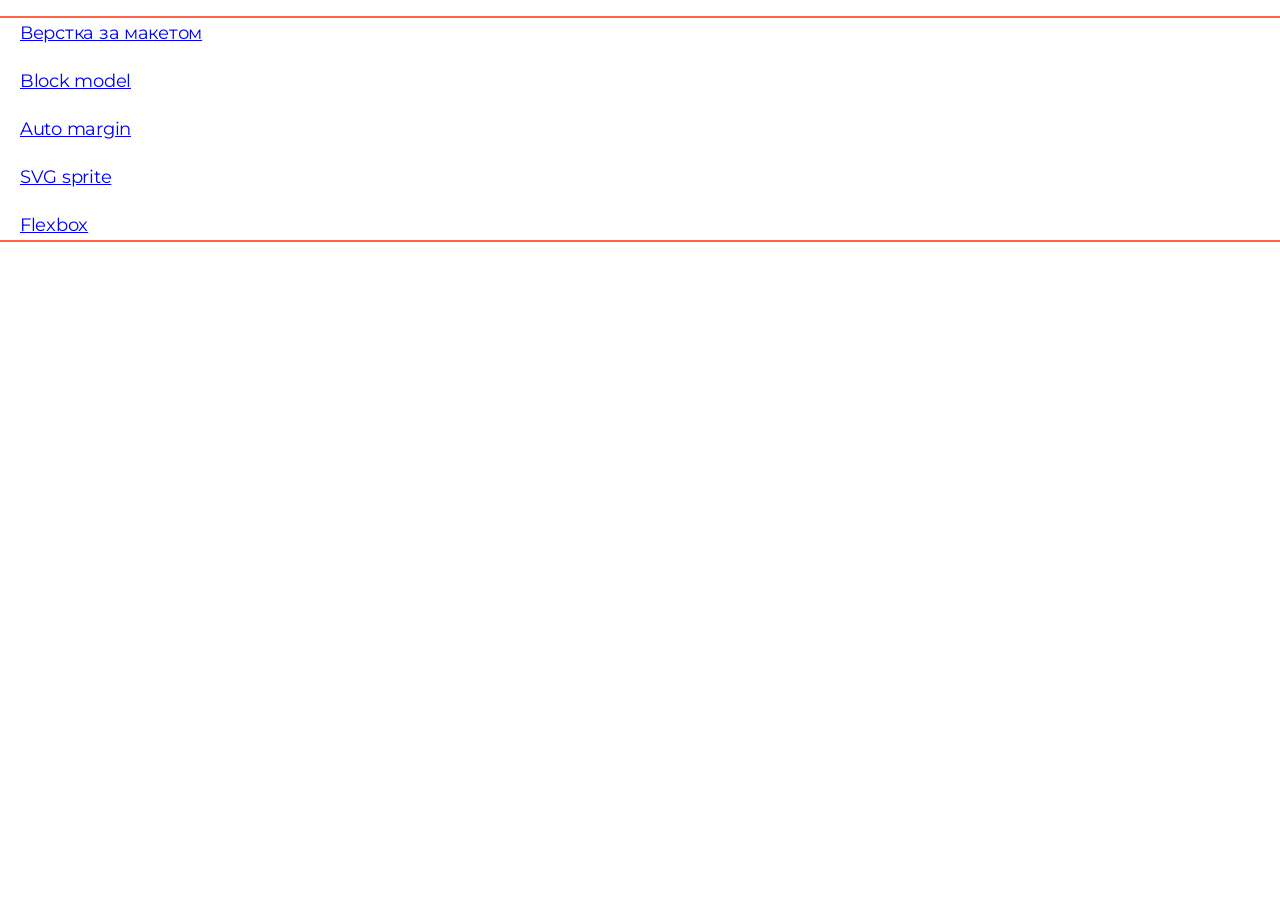
==== commit d77bec5c: "Merge pull request #5 from WT-Journey/auto-margin auto-margin" ====
--- a/index.html
+++ b/index.html
@@ -14,246 +14,24 @@
     </head>
 
     <body>
-        <!-- Шапка сайту -->
-        <header class="page-header">
-            <nav class="container">
-                <a href="./index.html" class="logo">
-                    <img src="./images/logo.svg" alt="Логотип компанії">
-                    photo
-                </a>
-                <ul class="site-nav list">
-                    <li>
-                        <a href="./blockmodel.html" class="link">Block model</a>
-                    </li>
-                    <li>
-                        <a href="" class="link current">Features</a>
-                    </li>
-                    <li>
-                        <a href="./pricing.html" class="link">Pricing</a>
-                    </li>
-                    <li>
-                        <a href="" class="link">Community</a>
-                    </li>
-                    <li>
-                        <a href="" class="link">Support</a>
-                    </li>
-                </ul>
-                <ul class="auth-nav list">
-                    <li>
-                        <a href="" class="button primary">Log in</a>
-                    </li>
-                    <li>
-                        <a href="" class="button secondary">Register</a>
-                    </li>
-                </ul>
-            </nav>
-        </header>
-    
-        <main>
-            <!-- Герой -->
-            <section class="hero">
-                <h1 class="hero-title">The largest community of photo enthusiasts</h1>
-                <a href="" class="button primary">Join Today</a>
-            </section>
-    
-            <!-- Переваги -->
-            <section class="section">
-                <div class="container">
-                    <h2 class="section-title">Snap photos and share like
-                        <br>
-                        never before
-                    </h2>
-                    <ul class="feature-list list ">
-                        <li>
-                            <h3 class="title">Sed ut perspiciatis</h3>
-                            <p>Nemo enim ipsam voluptatem quia voluptas sit aspernatur aut odit aut fugit,
-                                sed quia consequuntur magni dolores eos qui ratione voluptatem sequi nesciunt.
-                                Neque porro quisquam est.</p>
-                            <a href="" class="button secondary">Learn more</a>
-                        </li>
-                        <li>
-                            <h3 class="title">Lorem ipsum dolor</h3>
-                            <p>Amet, consectetur adipiscing elit, sed do eiusmod tempor incididunt ut labore
-                                et dolore magna aliqua. Ut enim ad minim veniam, quis nostrud exercitation
-                                ullamco laboris nisi.</p>
-                            <a href="" class="button secondary">Learn more</a>
-                        </li>
-                        <li>
-                            <h3 class="title">Nemo enim ipsam</h3>
-                            <p>Nemo enim ipsam voluptatem quia voluptas sit aspernatur aut odit aut fugit,
-                                sed quia consequuntur magni dolores eos qui ratione voluptatem sequi nesciunt.
-                                Neque porro quisquam est.</p>
-                            <a href="" class="button secondary">Learn more</a>
-                        </li>
-                        <li>
-                            <h3 class="title">Tempor incididunt</h3>
-                            <p>Nemo enim ipsam voluptatem quia voluptas sit aspernatur aut odit aut fugit,
-                                sed quia consequuntur magni dolores eos qui ratione voluptatem sequi nesciunt.
-                                Neque porro quisquam est.</p>
-                            <a href="" class="button secondary">Learn more</a>
-                        </li>
-                    </ul>
-                </div>
-            </section>
-    
-            <!-- Приклади робіт -->
-            <section class="section no-padding">
-                <div class="container">
-                    <h2 class="section-title">Приклади робіт</h2>
-                    <ul class="work-list list">
-                        <li class="item">
-                            <img src="./images/placeholder.png" alt="Осінній ліс" width="750">
-                            <h3 class="title">Sed ut perspiciatis unde omnis</h3>
-                            <p>Nemo enim ipsam voluptatem quia voluptas sit aspernatur aut odit aut fugit,
-                                sed quia consequuntur magni dolores eos qui ratione voluptatem sequi nesciunt.
-                                Neque porro quisquam est, qui dolorem.</p>
-                        </li>
-                        <li class="item">
-                            <img src="./images/placeholder.png" alt="Мегаполіс" width="750">
-                            <h3 class="title">Sed ut perspiciatis unde omnis</h3>
-                            <p>
-                                Nemo enim ipsam voluptatem quia voluptas sit aspernatur aut odit aut fugit, sed
-                                quia consequuntur magni dolores eos qui ratione voluptatem sequi nesciunt. Neque
-                                porro quisquam est, qui dolorem.
-                            </p>
-                        </li>
-                    </ul>
-                </div>
-            </section>
-    
-            <!-- Testimonials (Клієнти) -->
-            <section class="section">
-                <div class="container">
-                    <h2 class="section-title" centered="centered">You are in good company</h2>
-                    <p class="section-description">
-                        Lorem ipsum dolor sit amet, consectetur adipiscing elit, sed do eiusmod tempor
-                        incididunt ut labore
-                    </p>
-    
-                    <ul class="list">
-                        <li>
-                            <a href=""><img src="./images/icon.svg" alt="Логотип компанії"></a>
-                        </li>
-                        <li>
-                            <a href=""><img src="./images/icon.svg" alt="Логотип компанії"></a>
-                        </li>
-                        <li>
-                            <a href=""><img src="./images/icon.svg" alt="Логотип компанії"></a>
-                        </li>
-                        <li>
-                            <a href=""><img src="./images/icon.svg" alt="Логотип компанії"></a>
-                        </li>
-                        <li>
-                            <a href=""><img src="./images/icon.svg" alt="Логотип компанії"></a>
-                        </li>
-                        <li>
-                            <a href=""><img src="./images/icon.svg" alt="Логотип компанії"></a>
-                        </li>
-                        <li>
-                            <a href=""><img src="./images/icon.svg" alt="Логотип компанії"></a>
-                        </li>
-                        <li>
-                            <a href=""><img src="./images/icon.svg" alt="Логотип компанії"></a>
-                        </li>
-                    </ul>
-                </div>
-            </section>
-    
-            <!-- Signup (Реєстрація) -->
-            <section class="section">
-                <div class="container">
-                    <p class="section-description">
-                        Lorem ipsum dolor sit amet, consectetur adipiscing elit, sed do eiusmod tempor
-                        incididunt ut labore
-                    </p>
-                    <div>
-                        <a href="" class="button primary">Join Today</a>
-                        <a href="" class="button secondary">Contact us</a>
-                    </div>
-                </div>
-            </section>
-        </main>
-    
-        <!-- Футер -->
-        <footer class="page-footer">
-            <a href="./index.html" class="logo">
-                <img src="./images/logo.svg" alt="Логотип компанії" />
-                photo
-            </a>
-            <section>
-                <h2>External links</h2>
-    
-                <h3>Mobile app</h3>
-                <ul class="list">
-                    <li>
-                        <a href="">Features</a>
-                    </li>
-                    <li>
-                        <a href="">Live share</a>
-                    </li>
-                    <li>
-                        <a href="">Video record</a>
-                    </li>
-                </ul>
-    
-                <h3>Community</h3>
-                <ul class="list">
-                    <li>
-                        <a href="">Featured artists</a>
-                    </li>
-                    <li>
-                        <a href="">The Portal</a>
-                    </li>
-                    <li>
-                        <a href="">Live events</a>
-                    </li>
-                </ul>
-    
-                <h3>Company</h3>
-                <ul class="list">
-                    <li>
-                        <a href="">About us</a>
-                    </li>
-                    <li>
-                        <a href="">Contact us</a>
-                    </li>
-                    <li>
-                        <a href="">History</a>
-                    </li>
-                </ul>
-            </section>
-    
-            <ul class="auth-nav list">
-                <li>
-                    <a href="" class="button secondary">Register</a>
-                </li>
-                <li>
-                    <a href="" class="button primary">Log in</a>
-                </li>
-            </ul>
-    
-            <p class="copyright">&#169; Photo, Inc. 2019. We love our users!</p>
-    
-            <div class="social">
-                <p class="label">Follow span:</p>
-    
-                <ul class="list">
-                    <li>
-                        <a href="" aria-label="Посилання на Facebook">Facebook</a>
-                    </li>
-                    <li>
-                        <a href="" aria-label="Посилання на Twitter">Twitter</a>
-                    </li>
-                    <li>
-                        <a href="" aria-label="Посилання на Instagram">Instagram</a>
-                    </li>
-                    <li>
-                        <a href="" aria-label="Посилання на LinkedIn">LinkedIn</a>
-                    </li>
-                </ul>
-            </div>
-        </footer>
-    
+        <div class="container">
+            <p>
+                <a href="maket.html">Верстка за макетом</a>
+            </p>
+            <p>
+                <a href="blockmodel.html">Block model</a>
+            </p>
+            <p>
+                <a href="automargin.html">Auto margin</a>
+            </p>
+            <p>
+                <a href="svg-sprite.html">SVG sprite</a>
+            </p>
+            <p>
+                <a href="flexbox.html">Flexbox</a>
+            </p>
+        </div>
+
     </body>
 
 </html>
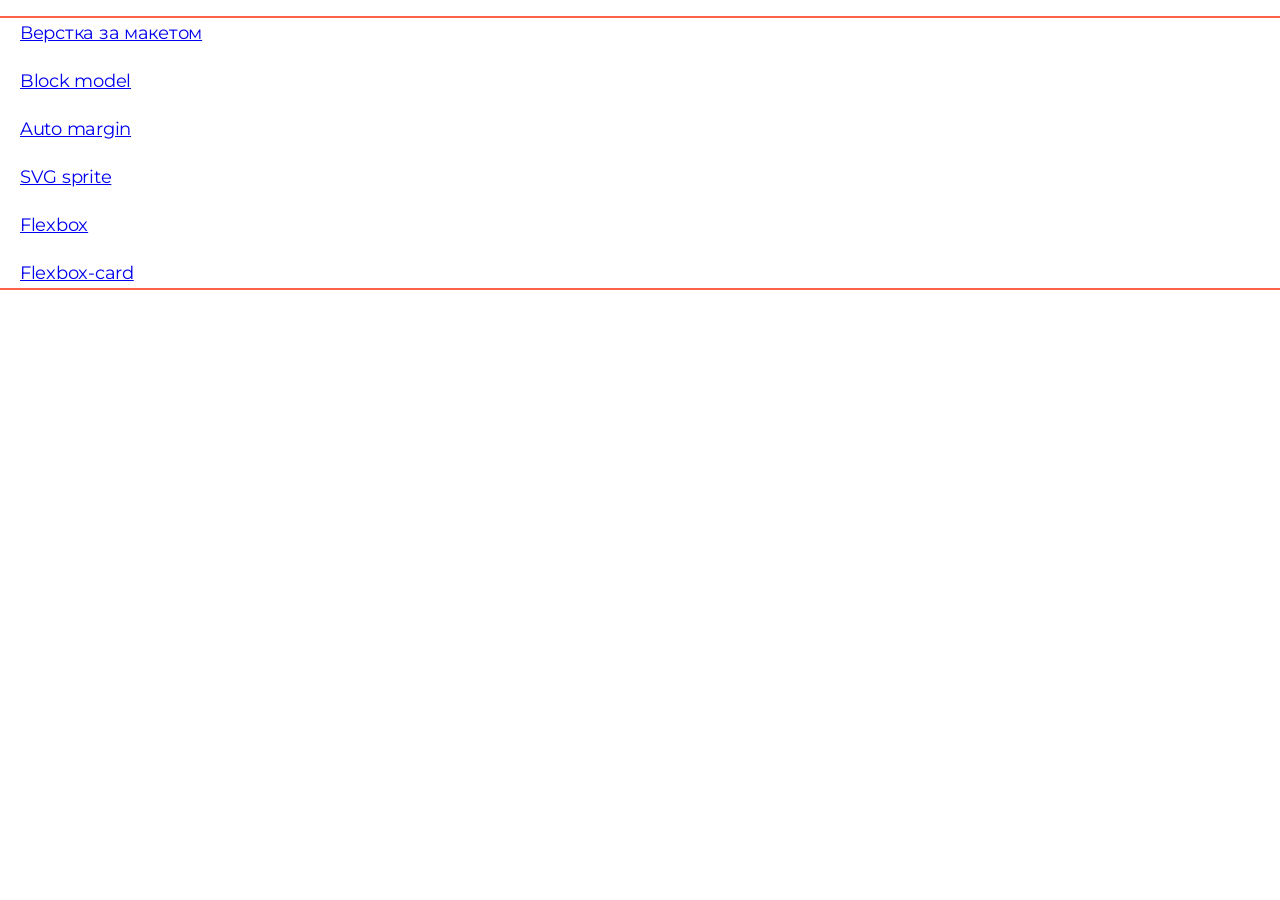
==== commit ca15f9a1: "Merge pull request #7 from WT-Journey/auto-margin auto-margin & flexbox" ====
--- a/index.html
+++ b/index.html
@@ -30,6 +30,9 @@
             <p>
                 <a href="flexbox.html">Flexbox</a>
             </p>
+            <p>
+                <a href="flexbox-card.html">Flexbox-card</a>
+            </p>
         </div>
 
     </body>
--- a/css/styles.css
+++ b/css/styles.css
@@ -12,6 +12,14 @@
     letter-spacing: -0.015em;
     font-size: 18px;
     line-height: 1.67;
+}
+
+/* Utilities */
+
+.list {
+    padding: 0;
+    margin: 0;
+    list-style: none;
 }
 
 .container {
@@ -39,11 +47,37 @@
 
 /* Page header */
 
-.page-header {}
-
-/* Site nav */
+/* Main navigation */
+
+.main-nav {
+    display: flex;
+    align-items: center;
+}
+
+/* Site navigation */
+
+.site-nav {
+    display: flex;
+    margin-left: 70px;
+}
+
+/* .site-nav .item:last-child{
+    margin-right: 0;
+} */
+
+/* .site-nav .item:not(:last-child){
+    margin-right: 40px;
+} */
+
+.site-nav .item+.item {
+    margin-left: 40px;
+}
 
 .site-nav .link {
+    display: block;
+    padding-top: 21px;
+    padding-bottom: 21px;
+
     color: var(--accent-color);
     font-weight: 500;
     font-size: 15px;
@@ -60,10 +94,15 @@
     color: var(--title-text-color);
 }
 
-.list {
-    padding: 0;
-    margin: 0;
-    list-style: none;
+/* Auth navigation */
+
+.auth-nav {
+    display: flex;
+    margin-left: auto;
+}
+
+.auth-nav .item+.item {
+    margin-left: 12px;
 }
 
 /* Hero */
@@ -75,6 +114,7 @@
 .hero-title {
     margin-top: 0;
     margin-bottom: 40px;
+
     color: var(--title-text-color);
     font-weight: 400;
     font-size: 56px;
@@ -96,6 +136,7 @@
 .section-title {
     margin-top: 0;
     margin-bottom: 60px;
+
     color: var(--title-text-color);
     font-weight: 400;
     font-size: 48px;
@@ -103,6 +144,7 @@
 
 }
 
+.section-description.centered,
 .section-title.centered {
     text-align: center;
 }
@@ -116,19 +158,70 @@
 
 /* Features и Examples */
 
+.feature-list {
+    display: flex;
+    flex-wrap: wrap;
+    margin: -40px -75px;
+}
+
+.feature-list .item {
+    width: 625px;
+    margin: 40px 75px;
+}
+
+.feature-list .title,
+.work-list .title {
+    margin-top: 0;
+    margin-bottom: 24px;
+    color: var(--title-text-color);
+
+    font-weight: 700;
+    font-size: 24px;
+    line-height: 1.5;
+}
+
+
+/* Works */
+
 .work-list>.item {
+    display: flex;
+    align-items: center;
     padding-top: 80px;
     padding-bottom: 80px;
     background-color: var(--primary-white-color);
 }
 
 .work-list>.item:nth-child(2n) {
+    flex-direction: row-reverse;
     background-color: var(--secondary-bg-color);
 }
 
 .feature-list p {
     margin-top: 0;
     margin-bottom: 32px;
+}
+
+.work-list>.item:nth-child(2n + 1)>.content {
+    margin-left: 84px;
+}
+
+.work-list>.item:nth-child(2n)>.content {
+    margin-right: 84px;
+}
+
+/* Clients */
+
+.client-list {
+    display: flex;
+    flex-wrap: wrap;
+    width: 1020px;
+    margin: -30px -40px;
+    margin-left: auto;
+    margin-right: auto;
+}
+
+.client-list li {
+    margin: 30px 40px;
 }
 
 /* Button */
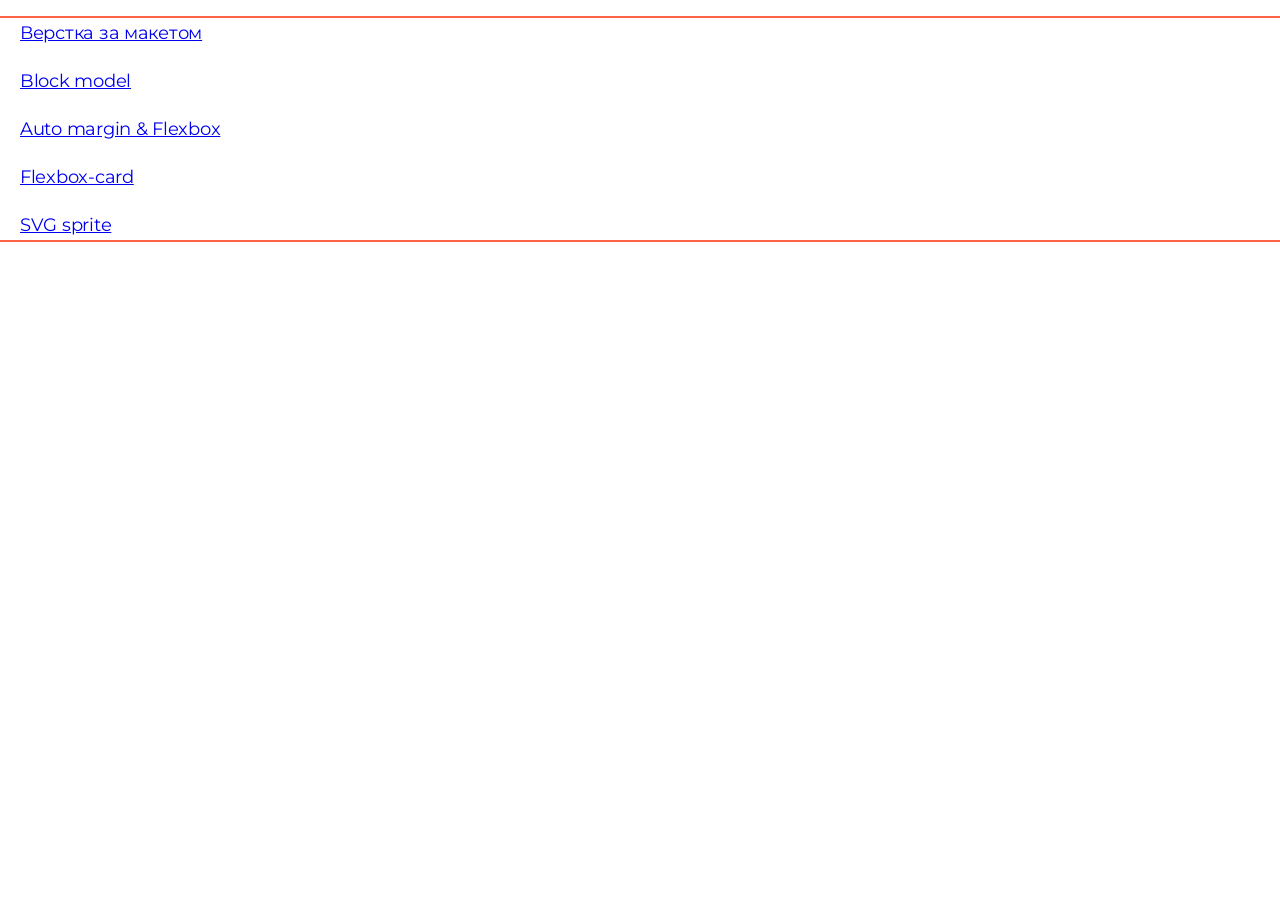
==== commit a6f0729f: "some changes" ====
--- a/index.html
+++ b/index.html
@@ -22,16 +22,13 @@
                 <a href="blockmodel.html">Block model</a>
             </p>
             <p>
-                <a href="automargin.html">Auto margin</a>
+                <a href="automargin.html">Auto margin & Flexbox</a>
+            </p>
+            <p>
+                <a href="flexbox-card.html">Flexbox-card</a>
             </p>
             <p>
                 <a href="svg-sprite.html">SVG sprite</a>
-            </p>
-            <p>
-                <a href="flexbox.html">Flexbox</a>
-            </p>
-            <p>
-                <a href="flexbox-card.html">Flexbox-card</a>
             </p>
         </div>
 
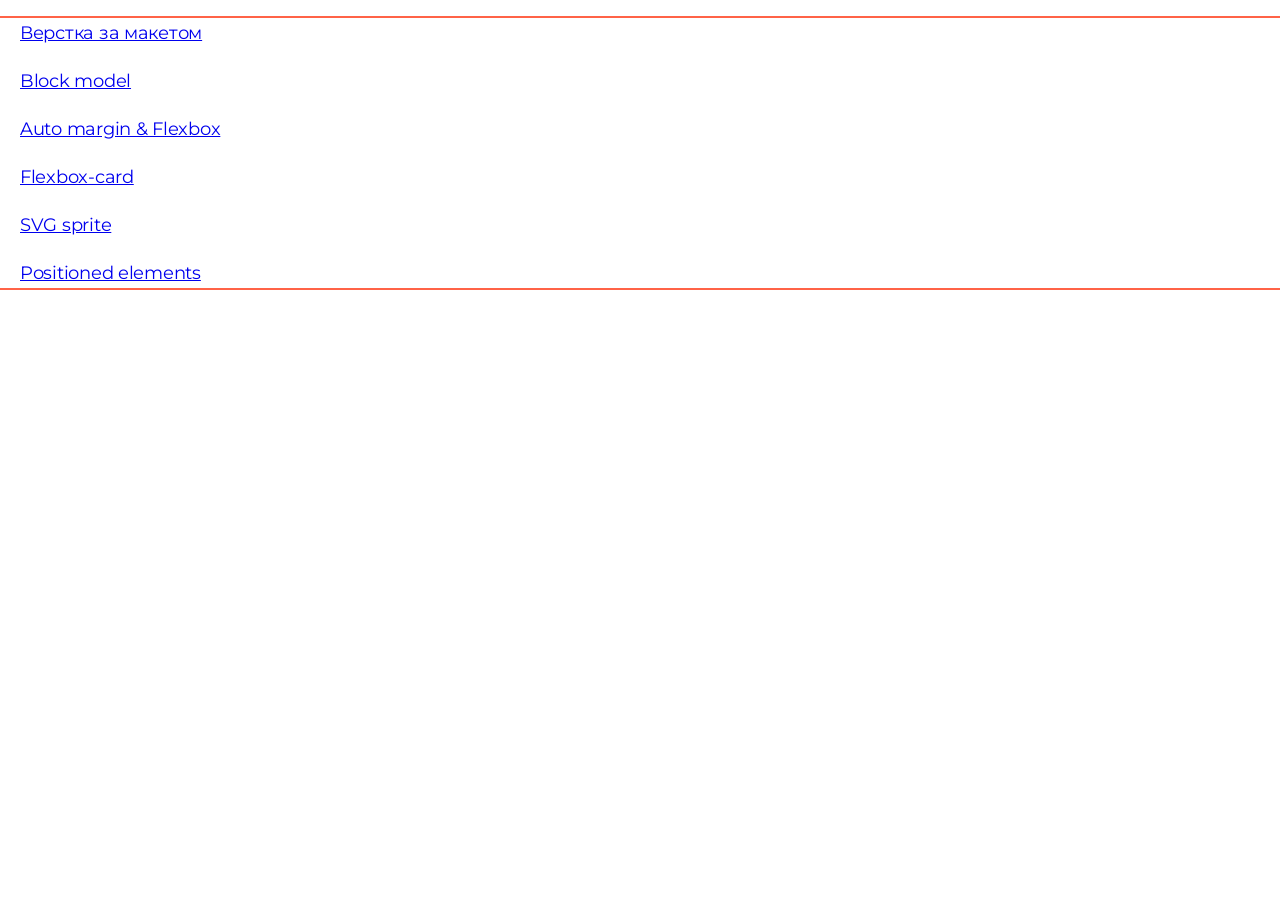
==== commit e9f6c2e0: "positioned elements - positioned icons - overlay - fixed-header - modal window - dropdown" ====
--- a/index.html
+++ b/index.html
@@ -30,6 +30,9 @@
             <p>
                 <a href="svg-sprite.html">SVG sprite</a>
             </p>
+            <p>
+                <a href="positioned-elem.html">Positioned elements</a>
+            </p>
         </div>
 
     </body>
